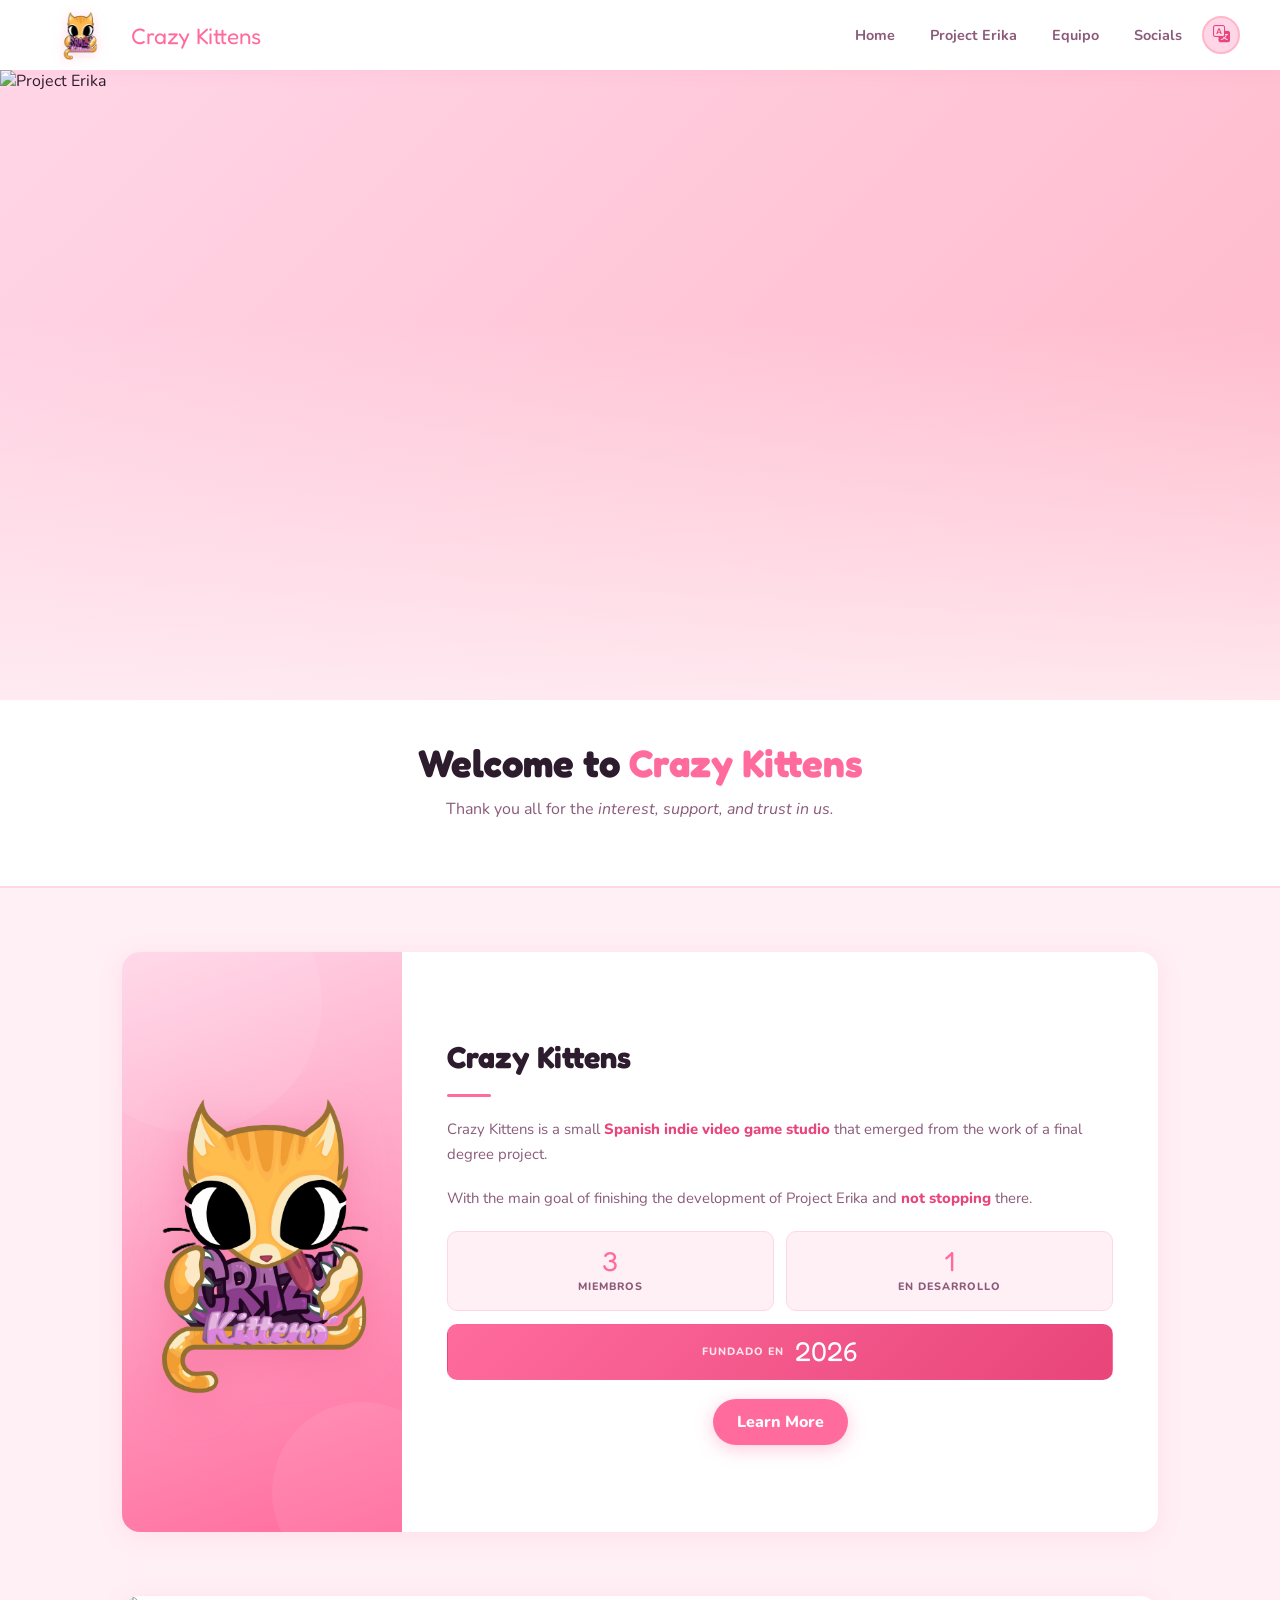
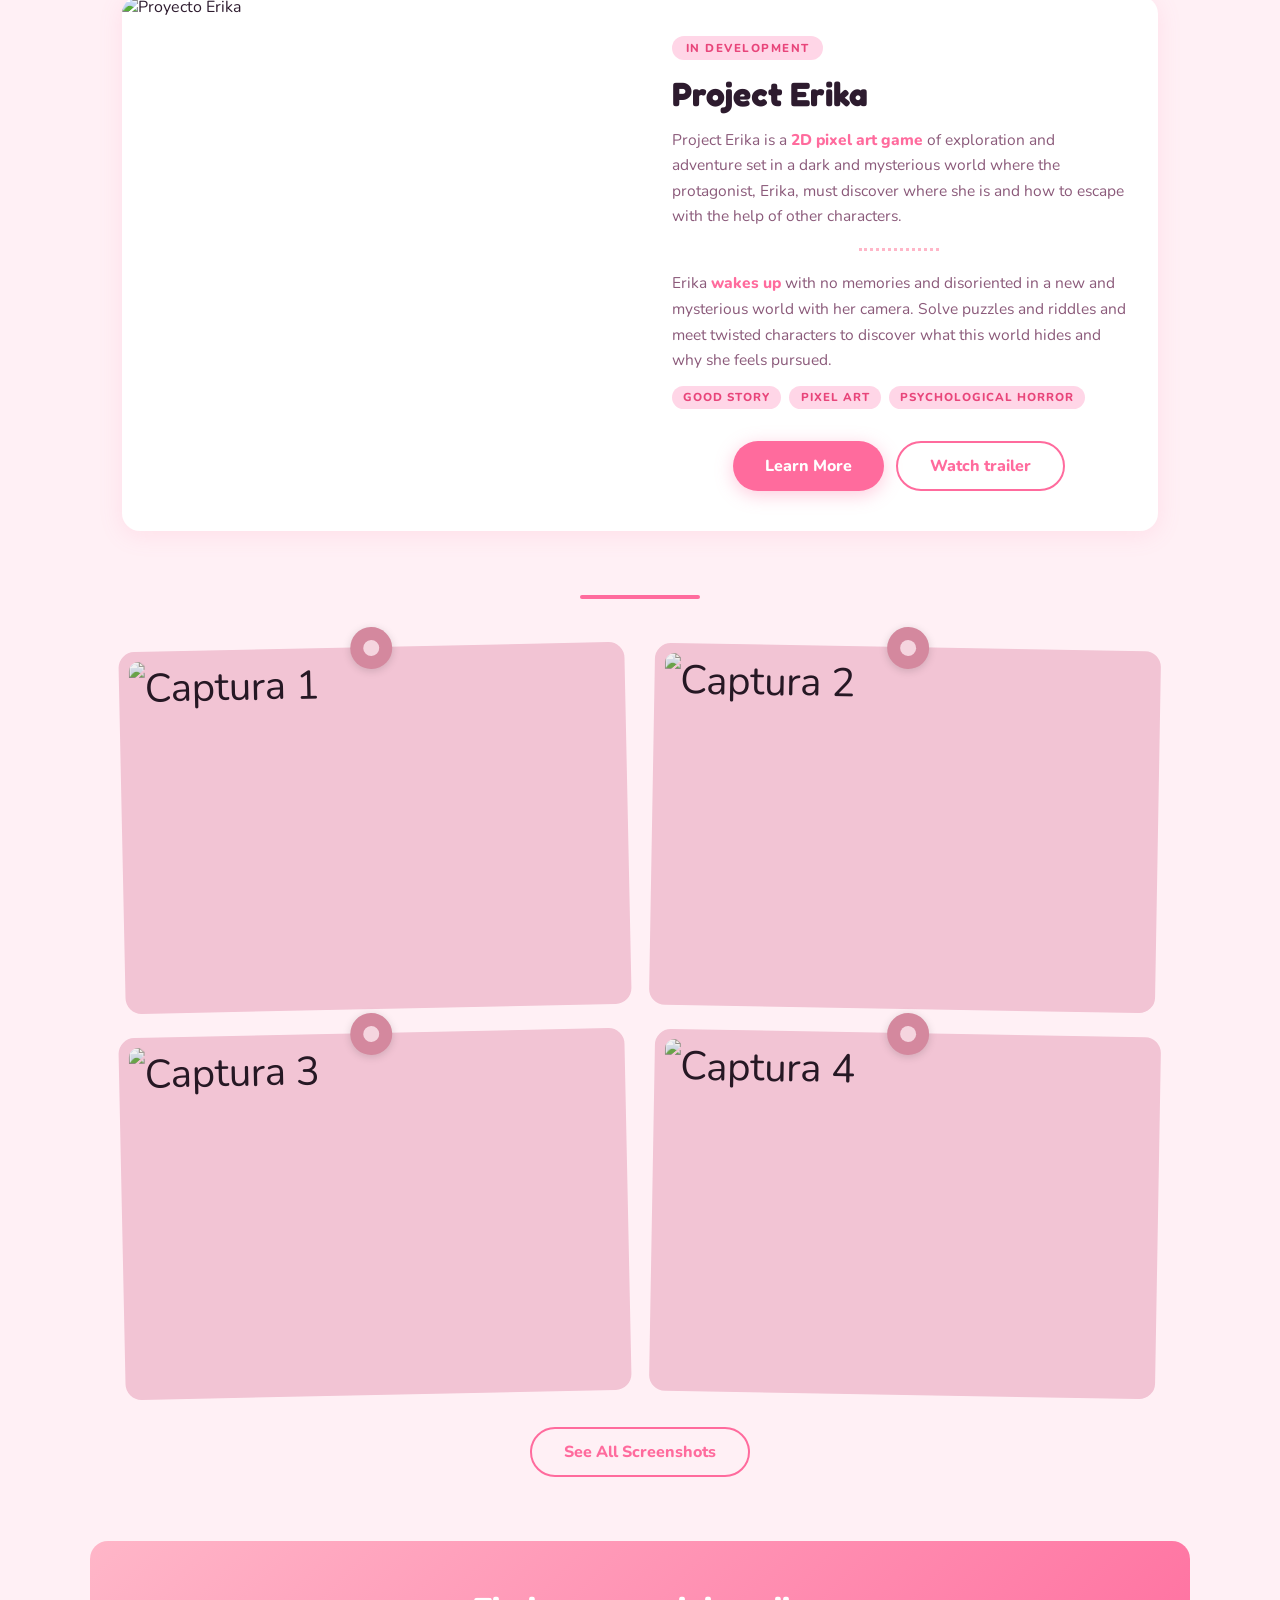
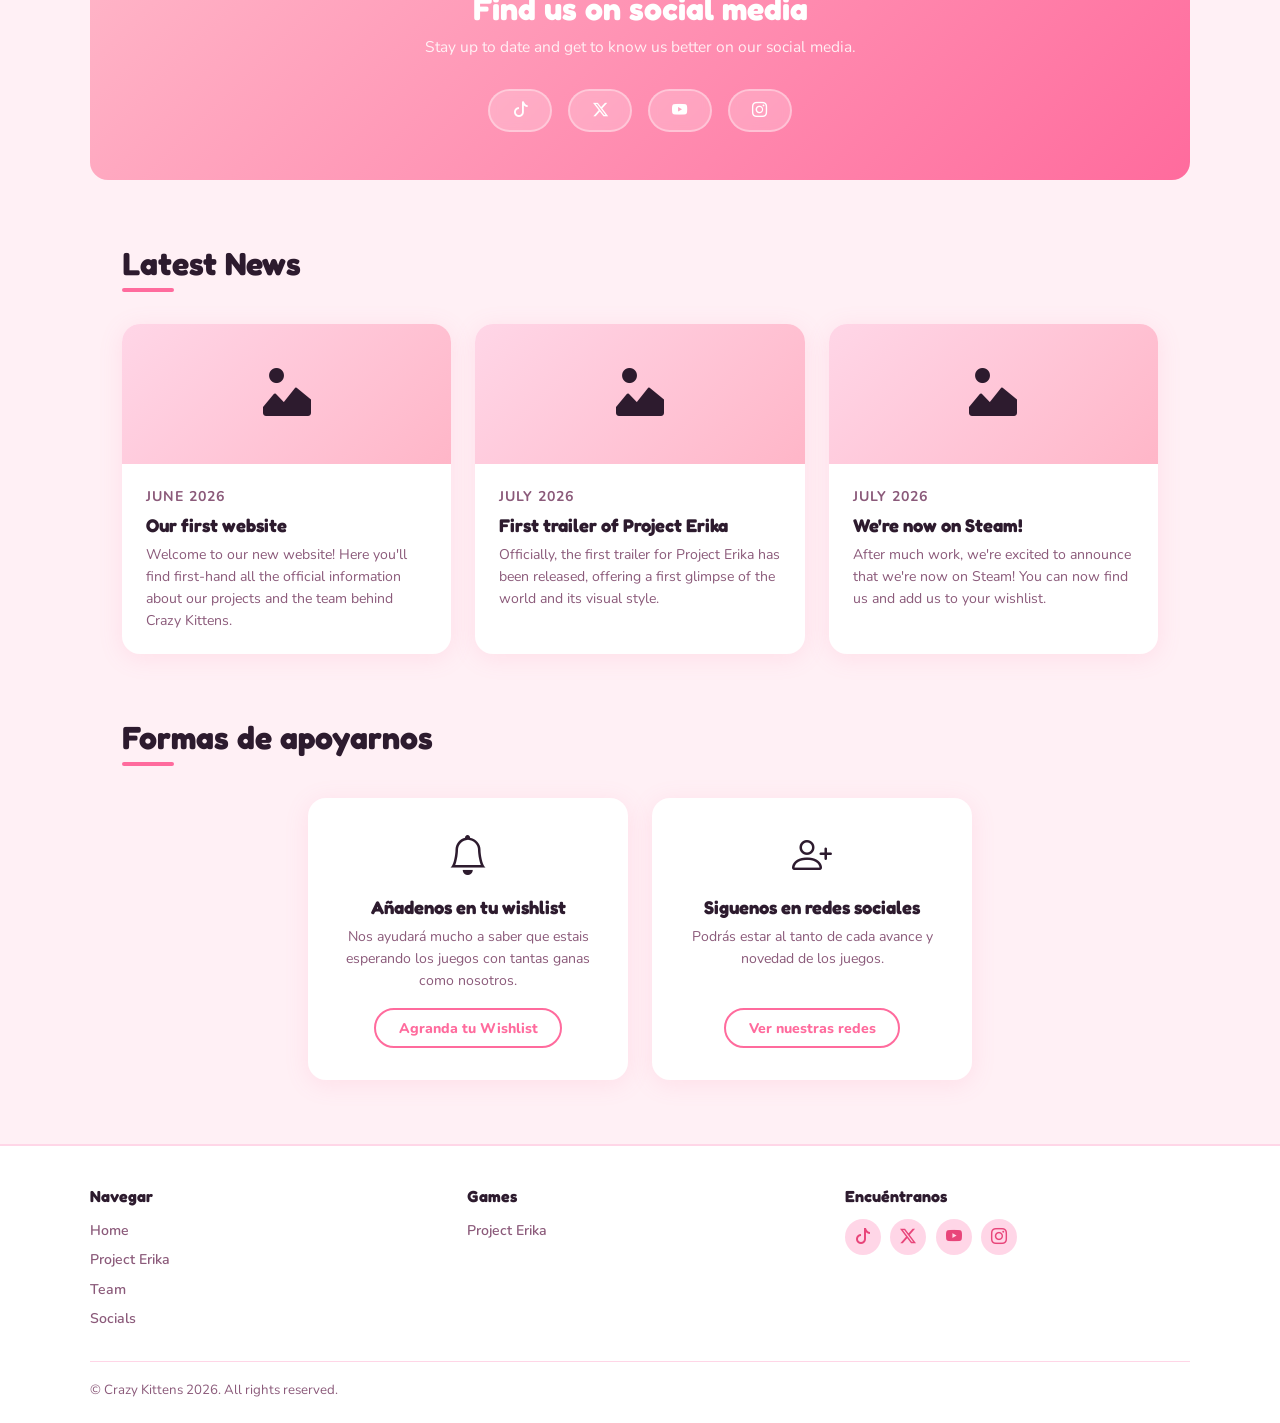
==== index.html @ 507714f8 "This shit is ass" ====
<!DOCTYPE html>
<html lang="es">
<head>
  <meta charset="UTF-8">
  <meta name="viewport" content="width=device-width, initial-scale=1.0">
  <title>Crazy Kittens</title>
  <link rel="stylesheet" href="style.css">
  <link rel="icon" type="image/x-icon" href="assets/images/logo.png">
  <link rel="stylesheet" href="https://cdn.jsdelivr.net/npm/bootstrap-icons@1.11.3/font/bootstrap-icons.css"> <!-- Iconos duros de pelotas -->

  <!-- Cuando quieras utilizar sus inconos, en este enlace: https://icons.getbootstrap.com/ , entras en el que quieras poner y copiar el codigo html que tiene al lado-->

</head>

<!-- Toda la información que esta con el atributo  "data-i18n" no necesita tener texto, pero lo dejo para localizar todo mejor
 Debes de llamar a la función de traducción para cada elemento que te sirva más -->
<body data-page-title="index.title">

  <!-- navbar -->
  <nav class="navbar">
    <a href="index.html" class="navbar-logo">
      <img src="assets/images/logo.png" alt="Crazy Kittens logo">
      Crazy Kittens
    </a>
    
    <ul class="navbar-links" id="navLinks">
        <li><a href="index.html" data-i18n="nav.home">Inicio</a></li>
        <li><a href="games/proyect_erika/" data-i18n="nav.erika">Project Erika</a></li>
        <li><a href="team/" data-i18n="nav.dev">Equipo</a></li>
        <li><a href="index.html#socials" data-i18n="nav.socials">Redes</a></li>
      
      <!-- Language selector -->
      <li>
        <div class="lang-select-wrap" id="langWrap">
          <button class="lang-toggle-btn" id="langToggleBtn" aria-label="Cambiar idioma">
            <i class="bi bi-translate"></i>
          </button>
          <ul class="lang-dropdown" id="langDropdown">
            <li><button type="button" data-lang="es">Español</button></li>
            <li><button type="button" data-lang="en">English</button></li>
          </ul>
        </div>
      </li>
    </ul>

  </nav>

  <!-- splashart proyect Erika -->
  <div class="hero-cover">
    <img src="assets/images/portada_vertical.jpg" data-i18n-alt="index.cover_alt" alt="Project Erika">
    <div class="hero-cover-overlay"></div>
  </div>

  <!-- intro bienvenida-->
  <div class="intro-strip">
    <h2 data-i18n-html="index.welcome">Bienvenidos a Crazy Kittens</h2>
    <p data-i18n-html="index.welcome_sub">Gracias a todos por el interés, apoyo y la confianza en nosotros.</p>
  </div>

  <!-- about us -->
  <div class="section">
    <div class="studio-panel">

      <!--Icóno iteractivo-->
      <div class="studio-panel-left">
        <div class="studio-panel-logo">
          <div class="logo-container" id="logoContainer">
            <img src="assets/images/logo.png" alt="Crazy Kittens logo" class="logo-base">
            <img src="assets/images/logo_whiskers.png" alt="" class="logo-whiskers" aria-hidden="true">
          </div>
        </div>
      </div>

      <div class="studio-panel-right">
        <h2 data-i18n="studio.panel_title">Crazy Kittens</h2>
        <div class="studio-panel-divider"></div>
        <p data-i18n-html="studio.about_p1"></p>
        <p data-i18n-html="studio.about_p2"></p>

        <div class="studio-stats-grid">
          <div class="studio-stat">
            <div class="studio-stat-num">3</div>
            <div class="studio-stat-lbl" data-i18n="studio.stat_members">Miembros</div>
          </div>
          <div class="studio-stat">
            <div class="studio-stat-num">1</div>
            <div class="studio-stat-lbl" data-i18n="studio.stat_game_in_dev">En desarrollo</div>
          </div>
          <div class="studio-stat studio-stat-wide">
            <div class="studio-stat-lbl" data-i18n="studio.stat_founded">Fundado en </div>
            <div class="studio-stat-num">2026</div>
          </div>
        </div>

        <a href="pages/team/developers.html" class="btn" data-i18n="index.erika_more_btn">Conocenos</a>
      </div>

    </div>
  </div>

  <!-- game information -->
  <div class="section">
    <div class="game-spotlight">
      <div class="game-spotlight-img"><img src="assets/images/portada_vertical.jpg" alt="Proyecto Erika"></div>
      <div class="game-spotlight-body">
        
        <span class="game-tag" data-i18n="erika.badge_dev">Desarrollandose</span>
        <h2 data-i18n="nav.erika">Proyecto Erika</h2>

        <p data-i18n-html="erika.about_p1"></p>
        <hr class="spotlight-divider">
        <p data-i18n-html="erika.about_p2"></p>

        <div class="badge-row">
          <span class="badge" data-i18n="erika.badge_etq1"></span>
          <span class="badge" data-i18n="erika.badge_etq2"></span>
          <span class="badge" data-i18n="erika.badge_etq3"></span>
        </div>

        <div class="spotlight-actions">
          <a href="pages/games/proyectErika.html" class="btn" data-i18n="index.erika_more_btn">Saber más →</a>
          <a href="https://www.youtube.com/@CrazyKittensGames" class="btn btn-outline" data-i18n="erika.trailer_btn"></a>
        </div>
      </div>
    </div>
  </div>

  <!-- screenshots de Project Erika -->
  <div class="section">
    <div class="section-divider section-divider--center"></div>
    <div class="screenshots-grid">
      <div class="screenshot-slot"><div class="photo-clip"></div><img src="assets/images/portada_vertical.jpg" alt="Captura 1"></div>
      <div class="screenshot-slot"><div class="photo-clip"></div><img src="assets/images/portada_vertical.jpg" alt="Captura 2"></div>
      <div class="screenshot-slot"><div class="photo-clip"></div><img src="assets/images/portada_vertical.jpg" alt="Captura 3"></div>
      <div class="screenshot-slot"><div class="photo-clip"></div><img src="assets/images/portada_vertical.jpg" alt="Captura 4"></div>
    </div>
    <div style="text-align:center; margin-top:2rem;">
      <a href="pages/games/proyectErika.html" class="btn btn-outline" data-i18n="index.erika_gallery_btn">Ver todas las capturas</a>
    </div>
  </div>

  <!-- socials -->
  <section class="social-section" id="socials">
    <h2 data-i18n="index.socials_title">Encuentranos en las redes sociales</h2>
    <p data-i18n="index.socials_sub">Estaté al tanto y conocenos mejor en nuestras redes sociales.</p>
    <div class="social-links">
      <a href="https://www.tiktok.com/@crazykittensgames" class="social-pill"><i class="bi bi-tiktok"></i></a>
      <a href="https://x.com/crazykittens_" class="social-pill"><i class="bi bi-twitter-x"></i></a>
      <a href="https://www.youtube.com/@CrazyKittensGames" class="social-pill"><i class="bi bi-youtube"></i></a>
      <a href="https://www.instagram.com/crazykittensgames" class="social-pill"><i class="bi bi-instagram"></i></a>
    </div>
  </section>


  <!-- latest news -->
  <div class="section">
    <h2 class="section-title" data-i18n="index.news_title">Últimas noticias</h2>
    <div class="section-divider"></div>
    <div class="news-grid">

      <div class="news-card">
        <div class="news-card-img"><i class="bi bi-image-alt"></i></div>
        <div class="news-card-body">
          <p class="news-card-date" data-i18n="index.news3_date">June 2026</p>
          <h3 data-i18n="index.news3_h">Nuestra primera página web</h3>
          <p data-i18n="index.news3_p">¡Bienvenidos a nuestra nueva página web! Aquí encontrarás de primera mano toda la información oficial sobre nuestros proyectos y el equipo detrás de Crazy Kittens.</p>
        </div>
      </div>

      <div class="news-card">
        <div class="news-card-img"><i class="bi bi-image-alt"></i></div>
        <div class="news-card-body">
          <p class="news-card-date" data-i18n="index.news1_date">Julio 2026</p>
          <h3 data-i18n="index.news1_h">Primer trailer de Proyecto Erika</h3>
          <p data-i18n="index.news1_p">Oficialmente, se ha lanzado el primer trailer de Proyecto Erika, en el que por primera vez se deja echar un vistazo al mundo y su estética.</p>
        </div>
      </div>

      <div class="news-card">
        <div class="news-card-img"><i class="bi bi-image-alt"></i></div>
        <div class="news-card-body">
          <p class="news-card-date" data-i18n="index.news1_date">Julio 2026</p> <!-- Tiene la misma refe de traducción ya que es el mismo contenido-->
          <h3 data-i18n="index.news2_h">¡Ya estamos en Steam!</h3>
          <p data-i18n="index.news2_p">Despues de mucho trabajo, por fin podemos anunciarte que estamos en Steam!. Ya es posible encontarnos y añadirnos a tu wishlist.</p>
        </div>
      </div>
      
    </div>
  </div>

  <!-- formas de apoyarnos -->
  <div class="section support-section">
    <h2 class="section-title" data-i18n="spread.other_h">Formas de apoyarnos</h2>
    <div class="section-divider"></div>
    <div class="support-grid">
      <div class="support-card">
        <div class="support-icon"><i class="bi bi-bell"></i></div>
        <h3 data-i18n="spread.w1_h">Añadenos en tu wishlist</h3>
        <p data-i18n="spread.w1_p">Nos ayudará mucho a saber que estais esperando los juegos con tantas ganas como nosotros.</p>
        <a href="https://store.steampowered.com" class="btn btn-outline btn-sm" data-i18n="spread.w1_btn">Agranda tu Wishlist</a>
      </div>
      <div class="support-card">
        <div class="support-icon"><i class="bi bi-person-plus"></i></div>
        <h3 data-i18n="spread.w2_h">Siguenos en redes sociales</h3>
        <p data-i18n="spread.w2_p">Podrás estar al tanto de cada avance y novedad de los juegos.</p>
        <a href="index.html#socials" class="btn btn-outline btn-sm" data-i18n="spread.w2_btn">Ver nuestras redes</a>
      </div>
    </div>
  </div>

  <!-- footer -->
  <footer class="footer">
    <div class="footer-inner">

      <div class="footer-col">
        <h4 data-i18n="footer.nav_h">Navegar</h4>
        <ul>
          <li><a href="index.html" data-i18n="nav.home">Inicio</a></li>
          <li><a href="pages/games/proyectErika.html" data-i18n="nav.erika">Proyecto Erika</a></li>
          <li><a href="pages/team/developers.html" data-i18n="nav.team">Equipo</a></li>
          <li><a href="index.html#socials" data-i18n="nav.socials">Redes</a></li>
        </ul>
      </div>

      <div class="footer-col">
        <h4 data-i18n="footer.nav_h2">Juegos</h4>
        <ul>
          <li><a href="pages/games/proyectErika.html" data-i18n="nav.erika">Proyect Erika</a></li>
        </ul>
      </div>

      <div class="footer-col footer-col--socials">
        <h4 data-i18n="footer.connect_h">Encuéntranos</h4>
        <div class="footer-social-row">
          <a href="https://www.tiktok.com/@crazykittensgames" class="footer-social-link"><i class="bi bi-tiktok"></i></a>
          <a href="https://x.com/crazykittens_" class="footer-social-link"><i class="bi bi-twitter-x"></i></a>
          <a href="https://www.youtube.com/@CrazyKittensGames" class="footer-social-link"><i class="bi bi-youtube"></i></a>
          <a href="https://www.instagram.com/crazykittensgames" class="footer-social-link"><i class="bi bi-instagram"></i></a>
        </div>
      </div>

    </div>

    <div class="footer-bottom">
      <p data-i18n="footer.copy">© Crazy Kittens 2026. All rights reserved.</p>
    </div>
  </footer>

  <script src="i18n.js"></script>
  
  <script>

    // Menú hamburguesa (solo si existe el botón en el HTML)
    const toggle = document.getElementById('navToggle');
    const links  = document.getElementById('navLinks');
    if (toggle && links) {
      toggle.addEventListener('click', () => {
        toggle.classList.toggle('open');
        links.classList.toggle('open');
      });
      links.querySelectorAll('a').forEach(a => a.addEventListener('click', () => {
        toggle.classList.remove('open');
        links.classList.remove('open');
      }));
    }

    // Dropdown de idioma
    const langBtn      = document.getElementById('langToggleBtn');
    const langDropdown = document.getElementById('langDropdown');

    if (langBtn && langDropdown) {
      langBtn.addEventListener('click', (e) => {
        e.stopPropagation();
        langBtn.classList.toggle('open');
        langDropdown.classList.toggle('open');
      });

      langDropdown.querySelectorAll('button[data-lang]').forEach(opt => {
        opt.addEventListener('click', () => {
          const lang = opt.dataset.lang;
          if (typeof setLang === 'function') setLang(lang); // ajusta el nombre si tu i18n.js usa otro
          langBtn.classList.remove('open');
          langDropdown.classList.remove('open');
        });
      });

      // cerrar el dropdown si se hace click fuera
      document.addEventListener('click', () => {
        langBtn.classList.remove('open');
        langDropdown.classList.remove('open');
      });
    }

    function handleNewsletter(e) {
      e.preventDefault();
      const btn = e.target.querySelector('button');
      btn.textContent = t('index.nl_done', getLang());
      btn.disabled = true;
      e.target.querySelector('input').value = '';
    }
  </script>

  <!-- Logo Animation -->
  <script>
    const container = document.getElementById('logoContainer');
    if (container) {
      const whiskers = container.querySelector('.logo-whiskers');
      container.addEventListener('click', () => {
        whiskers.classList.remove('wiggle');
        void whiskers.offsetWidth;
        whiskers.classList.add('wiggle');
      });
      whiskers.addEventListener('animationend', () => {
        whiskers.classList.remove('wiggle');
      });
    }
  </script>

</body>
</html>
---- style.css ----
@import url('https://fonts.googleapis.com/css2?family=Fredoka+One&family=Nunito:wght@400;600;700;800&display=swap');

/* =====================
   VARIABLES & RESET
   ===================== */
:root {
  --bg:          #FFF0F5;
  --white:       #FFFFFF;
  --rose-light:  #FFD6E7;
  --rose-mid:    #FFB6C8;
  --rose-strong: #FF6B9D;
  --rose-deep:   #E8457A;
  --text-dark:   #2D1B2E;
  --text-soft:   #8B5A7A;
  --shadow:      0 4px 24px rgba(255,107,157,0.13);
  --radius:      18px;
  --radius-sm:   10px;
  --nav-h:       70px;
  --section-gap: 4rem;
}

*, *::before, *::after { box-sizing: border-box; margin: 0; padding: 0; }
html { scroll-behavior: smooth; }

body {
  font-family: 'Nunito', sans-serif;
  background: var(--bg);
  color: var(--text-dark);
  min-height: 100vh;
  display: flex;
  flex-direction: column;
}

img { display: block; max-width: 100%; }
a   { text-decoration: none; color: inherit; }
.highlight {
  font-weight: 800;
  color: var(--rose-strong);
}


/* =====================
   NAVBAR
   ===================== */
.navbar {
  background: var(--white);
  box-shadow: 0 2px 16px rgba(255,107,157,0.10);
  position: sticky;
  top: 0;
  z-index: 200;
  padding: 0 2.5rem;
  display: flex;
  align-items: center;
  justify-content: space-between;
  height: var(--nav-h);
}

.navbar-logo {
  display: flex;
  align-items: center;
  gap: 0.7rem;
  font-family: 'Fredoka One', cursive;
  font-size: 1.4rem;
  color: var(--rose-strong);
  flex-shrink: 0;
}

.navbar-logo img {
  width: 80px; height: 52px;
  object-fit: contain;
  filter: drop-shadow(0 2px 6px rgba(255,107,157,0.25));
}

.navbar-links {
  display: flex;
  align-items: center;
  gap: 0.3rem;
  list-style: none;
}

.navbar-links a {
  font-family: 'Nunito', sans-serif;
  font-weight: 700;
  font-size: 0.9rem;
  color: var(--text-soft);
  padding: 0.42rem 0.95rem;
  border-radius: 50px;
  transition: background 0.2s, color 0.2s;
  white-space: nowrap;
}

.navbar-links a:hover,
.navbar-links a.active {
  background: var(--rose-light);
  color: var(--rose-deep);
}

.navbar-right {
  display: flex;
  align-items: center;
  gap: 0.6rem;
  flex-shrink: 0;
}

/* Language selector */
.lang-select-wrap {
  position: relative;
  display: flex;
  align-items: center;
  flex-shrink: 0;
}

.lang-toggle-btn {
  display: flex;
  align-items: center;
  justify-content: center;
  width: 38px;
  height: 38px;
  border-radius: 50%;
  border: 2px solid var(--rose-mid);
  background: var(--rose-light);
  color: var(--rose-deep);
  font-size: 1.05rem;
  cursor: pointer;
  transition: border-color 0.2s, background 0.2s, color 0.2s;
}
.lang-toggle-btn:hover,
.lang-toggle-btn.open {
  border-color: var(--rose-strong);
  background: var(--rose-mid);
  color: var(--white);
}

.lang-dropdown {
  position: absolute;
  top: calc(100% + 8px);
  right: 0;
  background: var(--white);
  border-radius: var(--radius-sm);
  box-shadow: 0 8px 24px rgba(255,107,157,0.18);
  list-style: none;
  min-width: 140px;
  padding: 0.4rem;
  display: none;
  z-index: 250;
}
.lang-dropdown.open { display: block; }

.lang-dropdown li button {
  width: 100%;
  text-align: left;
  background: none;
  border: none;
  padding: 0.55rem 0.8rem;
  font-family: 'Nunito', sans-serif;
  font-weight: 700;
  font-size: 0.88rem;
  color: var(--text-soft);
  border-radius: 8px;
  cursor: pointer;
  transition: background 0.15s, color 0.15s;
}
.lang-dropdown li button:hover,
.lang-dropdown li button.active {
  background: var(--rose-light);
  color: var(--rose-deep);
}

/* Hamburger */
.nav-toggle {
  display: none;
  flex-direction: column;
  gap: 5px;
  cursor: pointer;
  padding: 4px;
  background: none;
  border: none;
}
.nav-toggle span {
  display: block;
  width: 24px; height: 2px;
  background: var(--rose-strong);
  border-radius: 2px;
  transition: transform 0.3s, opacity 0.3s;
}
.nav-toggle.open span:nth-child(1) { transform: translateY(7px) rotate(45deg); }
.nav-toggle.open span:nth-child(2) { opacity: 0; }
.nav-toggle.open span:nth-child(3) { transform: translateY(-7px) rotate(-45deg); }

/* =====================
   HERO / COVER IMAGE
   ===================== */
.hero-cover {
  width: 100%;
  overflow: hidden;
  position: relative;
  display: flex;
  align-items: center;
  justify-content: center;
  background: linear-gradient(135deg, #FFD6E7, #FFB6C8);
}

.hero-cover img {
  width: 100%;
  height: clamp(280px, 70vh, 820px);
  object-fit: cover;
  object-position: center top;
  display: block;
}

.hero-cover-overlay {
  position: absolute;
  inset: 0;
  background: linear-gradient(to bottom,
    rgba(255,240,245,0.0) 40%,
    rgba(255,240,245,0.85) 100%
  );
}

/* =====================
   INTRO STRIP
   ===================== */
.intro-strip {
  background: var(--white);
  padding: 2.5rem 2rem;
  text-align: center;
  border-bottom: 2px solid var(--rose-light);
}

.intro-strip h2 {
  font-family: 'Fredoka One', cursive;
  font-size: clamp(1.6rem, 4vw, 2.4rem);
  color: var(--text-dark);
  margin-bottom: 0.6rem;
}

.intro-strip p {
  color: var(--text-soft);
  font-size: 1rem;
  max-width: 600px;
  margin: 0 auto 1.5rem;
  line-height: 1.65;
}

.intro-btns {
  display: flex;
  gap: 1rem;
  justify-content: center;
  flex-wrap: wrap;
}

/* =====================
   SHARED SECTION WRAPPER
   ===================== */
.section {
  padding: 0 2rem;
  max-width: 1100px;
  margin: var(--section-gap) auto 0;
  width: 100%;
}

.section-title {
  font-family: 'Fredoka One', cursive;
  font-size: 2rem;
  color: var(--text-dark);
  margin-bottom: 0.3rem;
}

.section-divider {
  width: 52px; height: 4px;
  background: var(--rose-strong);
  border-radius: 4px;
  margin-bottom: 2rem;
}

.section-divider--center {
  width: 120px;
  margin-left: auto;
  margin-right: auto;
  margin-bottom: 3rem;
}

/* =====================
   BUTTONS
   ===================== */
.btn {
  display: inline-flex;
  align-items: center;
  gap: 0.5rem;
  background: var(--rose-strong);
  color: var(--white);
  font-family: 'Nunito', sans-serif;
  font-weight: 800;
  font-size: 1rem;
  padding: 0.75rem 2rem;
  border-radius: 50px;
  border: none;
  cursor: pointer;
  transition: background 0.2s, transform 0.15s, box-shadow 0.2s;
  box-shadow: 0 4px 18px rgba(255,107,157,0.35);
}
.btn:hover {
  background: var(--rose-deep);
  transform: translateY(-2px);
  box-shadow: 0 8px 24px rgba(255,107,157,0.4);
}
.btn-outline {
  background: transparent;
  color: var(--rose-strong);
  border: 2px solid var(--rose-strong);
  box-shadow: none;
}
.btn-outline:hover {
  background: var(--rose-light);
  color: var(--rose-deep);
  border-color: var(--rose-deep);
  box-shadow: none;
}
.btn-sm {
  font-size: 0.88rem;
  padding: 0.55rem 1.4rem;
}

/* =====================
   STUDIO PANEL (index about us)
   ===================== */
.studio-panel {
  background: var(--white);
  border-radius: var(--radius);
  box-shadow: var(--shadow);
  display: grid;
  grid-template-columns: 280px 1fr;
  overflow: hidden;
  min-height: 380px;
}

.studio-panel-left {
  background: linear-gradient(160deg, var(--rose-light) 0%, var(--rose-strong) 100%);
  display: flex;
  flex-direction: column;
  align-items: center;
  justify-content: center;
  padding: 2.5rem 2rem;
  gap: 1.2rem;
  position: relative;
  overflow: hidden;
}

.studio-panel-left::before {
  content: '';
  position: absolute;
  width: 260px; height: 260px;
  border-radius: 50%;
  background: rgba(255,255,255,0.08);
  top: -80px; left: -60px;
}

.studio-panel-left::after {
  content: '';
  position: absolute;
  width: 180px; height: 180px;
  border-radius: 50%;
  background: rgba(255,255,255,0.07);
  bottom: -50px; right: -50px;
}

.studio-panel-logo {
  position: relative;
  z-index: 1;
  width: 500px;
  height: 500px;
  display: flex;
  align-items: center;
  justify-content: center;
}

.studio-panel-logo img {
  width: 100%;
  height: 100%;
  object-fit: contain;
  filter: drop-shadow(0 8px 24px rgba(232,69,122,0.3));
}

.studio-panel-name {
  font-family: 'Fredoka One', cursive;
  font-size: 1.5rem;
  color: var(--white);
  text-align: center;
  position: relative;
  z-index: 1;
}

.studio-panel-badge {
  background: rgba(255,255,255,0.22);
  color: var(--white);
  font-size: 0.7rem;
  font-weight: 800;
  text-transform: uppercase;
  letter-spacing: 1.5px;
  padding: 0.3rem 0.9rem;
  border-radius: 50px;
  border: 1px solid rgba(255,255,255,0.35);
  position: relative;
  z-index: 1;
}

.studio-panel-right {
  padding: 2.8rem;
  display: flex;
  flex-direction: column;
  justify-content: center;
  gap: 1.2rem;
}

.studio-panel-right h2 {
  font-family: 'Fredoka One', cursive;
  font-size: 1.9rem;
  color: var(--text-dark);
  line-height: 1.2;
}

.studio-panel-right h2 span {
  color: var(--rose-strong);
}

.studio-panel-right p {
  color: var(--text-soft);
  font-size: 0.93rem;
  line-height: 1.7;
}

.studio-panel-right p strong {
  color: var(--rose-deep);
}

.studio-panel-divider {
  width: 44px; height: 3px;
  background: var(--rose-strong);
  border-radius: 3px;
}

.studio-panel-right .btn {
  align-self: center;
  padding: 0.75rem 1.5rem;
}

.studio-stats-grid {
  display: grid;
  grid-template-columns: 1fr 1fr;
  gap: 0.8rem;
}

.studio-stat {
  background: var(--bg);
  border: 1.5px solid var(--rose-light);
  border-radius: var(--radius-sm);
  padding: 1rem;
  text-align: center;
  transition: transform 0.18s, border-color 0.18s;
}

.studio-stat:hover {
  transform: translateY(-3px);
  border-color: var(--rose-mid);
}

.studio-stat-wide {
  grid-column: 1 / -1;
  background: linear-gradient(135deg, var(--rose-strong), var(--rose-deep));
  border-color: transparent;
  display: flex;
  align-items: center;
  justify-content: center;
  gap: 0.7rem;
  padding: 0.85rem 1rem;
}

.studio-stat-wide:hover {
  transform: none;
}

.studio-stat-num {
  font-family: 'Fredoka One', cursive;
  font-size: 1.7rem;
  color: var(--rose-strong);
  line-height: 1;
}

.studio-stat-wide .studio-stat-num {
  color: var(--white);
}

.studio-stat-lbl {
  font-size: 0.67rem;
  font-weight: 800;
  text-transform: uppercase;
  letter-spacing: 1px;
  color: var(--text-soft);
  margin-top: 0.25rem;
}

.studio-stat-wide .studio-stat-lbl {
  color: rgba(255,255,255,0.85);
  margin-top: 0;
}

/* =====================
   GAME SPOTLIGHT (index)
   ===================== */
.game-spotlight {
  background: var(--white);
  border-radius: var(--radius);
  box-shadow: var(--shadow);
  overflow: hidden;
  display: grid;
  grid-template-columns: 1fr 1fr;
  min-height: 320px;
}

.game-spotlight-img {
  min-height: 280px;
  overflow: hidden;
}

.game-spotlight-img img {
  width: 100%;
  height: 100%;
  object-fit: cover;
  object-position: center;
  display: block;
}

.game-spotlight-body {
  padding: 2.5rem 2rem;
  display: flex;
  flex-direction: column;
  justify-content: center;
  gap: 0.8rem;
}

.game-tag {
  display: inline-block;
  background: var(--rose-light);
  color: var(--rose-deep);
  font-size: 0.72rem;
  font-weight: 800;
  letter-spacing: 1.5px;
  text-transform: uppercase;
  padding: 0.25rem 0.85rem;
  border-radius: 50px;
  align-self: flex-start;
}

.game-spotlight-body h2 {
  font-family: 'Fredoka One', cursive;
  font-size: 2.1rem;
  color: var(--text-dark);
}

.game-spotlight-body p {
  color: var(--text-soft);
  font-size: 0.97rem;
  line-height: 1.65;
}

.spotlight-actions {
  display: flex;
  gap: 0.8rem;
  flex-wrap: wrap;
  margin-top: 0.4rem;
  justify-content: center;
}

/* =====================
   TEAM PREVIEW (index)
   ===================== */
.dev-grid {
  display: grid;
  grid-template-columns: repeat(3, 1fr);
  gap: 1.5rem;
}

.cat-card {
  background: var(--white);
  border-radius: var(--radius);
  box-shadow: var(--shadow);
  padding: 2.2rem 1.6rem 1.8rem;
  text-align: center;
  position: relative;
  transition: transform 0.2s, box-shadow 0.2s;
}
.cat-card::before,
.cat-card::after {
  content: '';
  position: absolute;
  top: -10px;
  width: 22px; height: 22px;
  background: var(--white);
  clip-path: polygon(50% 0%, 0% 100%, 100% 100%);
}
.cat-card::before { left: 18px; }
.cat-card::after  { right: 18px; }
.cat-card:hover   { transform: translateY(-6px); box-shadow: 0 12px 36px rgba(255,107,157,0.2); }

.cat-avatar {
  width: 80px; height: 80px;
  border-radius: 50%;
  background: linear-gradient(135deg, var(--rose-light), var(--rose-mid));
  display: flex; align-items: center; justify-content: center;
  font-size: 2.2rem;
  margin: 0 auto 1.1rem;
  border: 3px solid var(--rose-light);
}
.cat-card h3 {
  font-family: 'Fredoka One', cursive;
  font-size: 1.25rem; color: var(--text-dark); margin-bottom: 0.25rem;
}
.cat-role {
  font-size: 0.78rem; font-weight: 800; letter-spacing: 1.5px;
  text-transform: uppercase; color: var(--rose-strong); margin-bottom: 0.8rem;
}
.cat-card p { font-size: 0.9rem; color: var(--text-soft); line-height: 1.6; }

/* =====================
   NEWSLETTER
   ===================== */
.newsletter-section {
  background: var(--white);
  border-radius: var(--radius);
  box-shadow: var(--shadow);
  padding: 3rem 2.5rem;
  text-align: center;
  max-width: 640px;
  margin: var(--section-gap) auto 0;
  width: calc(100% - 4rem);
}

.newsletter-section h2 {
  font-family: 'Fredoka One', cursive;
  font-size: 1.8rem;
  color: var(--text-dark);
  margin-bottom: 0.5rem;
}

.newsletter-section p {
  color: var(--text-soft);
  font-size: 0.95rem;
  margin-bottom: 1.5rem;
  line-height: 1.55;
}

.newsletter-form {
  display: flex;
  gap: 0.7rem;
  max-width: 440px;
  margin: 0 auto;
}

.newsletter-form input[type="email"] {
  flex: 1;
  padding: 0.72rem 1.2rem;
  border: 2px solid var(--rose-mid);
  border-radius: 50px;
  font-family: 'Nunito', sans-serif;
  font-size: 0.95rem;
  color: var(--text-dark);
  background: var(--bg);
  outline: none;
  transition: border-color 0.2s;
}
.newsletter-form input[type="email"]:focus {
  border-color: var(--rose-strong);
}
.newsletter-form input[type="email"]::placeholder {
  color: var(--text-soft);
}

/* =====================
   SOCIAL SECTION
   ===================== */
.social-section {
  background: linear-gradient(135deg, #FFB6C8 0%, #FF6B9D 100%);
  border-radius: var(--radius);
  padding: 3rem 2rem;
  text-align: center;
  margin: var(--section-gap) auto 0;
  max-width: 1100px;
  width: calc(100% - 4rem);
}

.social-section h2 {
  font-family: 'Fredoka One', cursive;
  font-size: 2rem;
  color: var(--white);
  margin-bottom: 0.5rem;
}
.social-section > p {
  color: rgba(255,255,255,0.85);
  margin-bottom: 2rem;
  font-size: 0.97rem;
}

.social-links {
  display: flex;
  flex-wrap: wrap;
  gap: 1rem;
  justify-content: center;
}

.social-pill {
  display: inline-flex;
  align-items: center;
  gap: 0.55rem;
  background: rgba(255,255,255,0.22);
  color: var(--white);
  font-weight: 700;
  font-size: 0.95rem;
  padding: 0.6rem 1.4rem;
  border-radius: 50px;
  border: 2px solid rgba(255,255,255,0.35);
  transition: background 0.2s, border-color 0.2s;
  backdrop-filter: blur(4px);
}
.social-pill:hover {
  background: rgba(255,255,255,0.38);
  border-color: rgba(255,255,255,0.6);
}

/* =====================
   PAGE HEADER (inner pages)
   ===================== */
.page-header {
  background: linear-gradient(135deg, #FFD6E7 0%, #FFB6C8 100%);
  padding: 4rem 2rem 3rem;
  text-align: center;
}
.page-header h1 {
  font-family: 'Fredoka One', cursive;
  font-size: clamp(2.2rem, 6vw, 3.8rem);
  color: var(--text-dark);
}
.page-header p {
  color: var(--text-soft);
  font-size: 1.05rem;
  margin-top: 0.6rem;
  font-weight: 600;
}

/* =====================
   PROJECT ERIKA PAGE
   ===================== */
.erika-hero {
  background: var(--white);
  border-radius: var(--radius);
  box-shadow: var(--shadow);
  overflow: hidden;
  margin-bottom: 3rem;
}

.erika-cover {
  width: 100%;
  height: 380px;
  background: linear-gradient(135deg, #FFB6C8 0%, #FF6B9D 60%, #E8457A 100%);
  display: flex;
  align-items: center;
  justify-content: center;
  font-size: 7rem;
  position: relative;
  overflow: hidden;
}

.erika-cover img {
  width: 100%;
  height: 100%;
  object-fit: cover;
}

.erika-cover-placeholder {
  position: absolute;
  font-size: 7rem;
}

.erika-meta {
  padding: 2rem 2.5rem;
  display: flex;
  align-items: flex-start;
  justify-content: space-between;
  gap: 2rem;
  flex-wrap: wrap;
}

.erika-meta-left h1 {
  font-family: 'Fredoka One', cursive;
  font-size: 2.5rem;
  color: var(--text-dark);
  margin-bottom: 0.4rem;
}

.erika-meta-left p {
  color: var(--text-soft);
  font-size: 0.95rem;
  line-height: 1.6;
  max-width: 550px;
}

.badge-row {
  display: flex;
  gap: 0.5rem;
  flex-wrap: wrap;
  margin-bottom: 0.8rem;
}

.badge {
  background: var(--rose-light);
  color: var(--rose-deep);
  font-size: 0.72rem;
  font-weight: 800;
  letter-spacing: 1px;
  text-transform: uppercase;
  padding: 0.22rem 0.7rem;
  border-radius: 50px;
}

.erika-actions {
  display: flex;
  flex-direction: column;
  gap: 0.7rem;
  flex-shrink: 0;
}

.spotlight-divider {
  border: none;
  width: 80px;
  margin: 0.4rem auto;
  border-top: 3px dotted var(--rose-mid);
}

/* Trailer embed */
.trailer-wrap {
  background: var(--white);
  border-radius: var(--radius);
  box-shadow: var(--shadow);
  overflow: hidden;
  margin-bottom: 3rem;
}

.trailer-wrap h2 {
  font-family: 'Fredoka One', cursive;
  font-size: 1.6rem;
  color: var(--text-dark);
  padding: 1.5rem 2rem 0;
}

.trailer-embed {
  position: relative;
  padding-bottom: 56.25%;
  height: 0;
  margin: 1.2rem 0 0;
}

.trailer-embed iframe {
  position: absolute;
  top: 0; left: 0;
  width: 100%; height: 100%;
  border: none;
}

/* Screenshots grid */
.screenshots-grid {
  display: grid;
  grid-template-columns: repeat(2, 1fr);
  gap: 1.5rem;
  margin-top: 1.5rem;
}

.screenshot-slot {
  background: #f2c4d4;
  border-radius: 16px;
  aspect-ratio: unset;
  display: flex;
  align-items: center;
  justify-content: center;
  font-size: 2.5rem;
  overflow: visible;
  min-height: 220px;
  position: relative;
  padding: 10px 10px 52px 10px;
}

.screenshot-slot::before { display: none; }
.screenshot-slot::after  { display: none; }

.screenshot-slot img {
  width: 100%;
  height: 300px;
  object-fit: cover;
  display: block;
  border-radius: 10px;
  filter: sepia(20%) contrast(1.05) brightness(0.95) saturate(0.9);
}

.screenshot-slot:nth-child(odd)  { transform: rotate(-1.2deg); }
.screenshot-slot:nth-child(even) { transform: rotate(1deg); }

/* chincheta */

.screenshot-slot .photo-clip {
  position: absolute;
  top: -20px;
  left: 50%;
  transform: translateX(-50%);
  width: 42px;
  height: 42px;
  background: #d4889e;
  border-radius: 50%;
  z-index: 10;
  box-shadow: 0 2px 8px rgba(0,0,0,0.15);
}

.screenshot-slot .photo-clip::before {
  content: '';
  position: absolute;
  top: 50%;
  left: 50%;
  transform: translate(-50%, -50%);
  width: 16px;
  height: 16px;
  border-radius: 50%;
  background: #f5d5df;
}
/* =====================
   GAMES LIST
   ===================== */
.games-grid {
  display: grid;
  grid-template-columns: repeat(auto-fill, minmax(320px, 1fr));
  gap: 1.8rem;
}

.game-card {
  background: var(--white);
  border-radius: var(--radius);
  box-shadow: var(--shadow);
  overflow: hidden;
  transition: transform 0.2s, box-shadow 0.2s;
}
.game-card:hover {
  transform: translateY(-6px);
  box-shadow: 0 14px 36px rgba(255,107,157,0.2);
}
.game-card-cover {
  height: 200px;
  background: linear-gradient(135deg, #FFB6C8 0%, #FF6B9D 60%, #E8457A 100%);
  display: flex; align-items: center; justify-content: center;
  font-size: 4.5rem;
}
.game-card-info {
  padding: 1.5rem 1.6rem;
}
.game-card-info h2 {
  font-family: 'Fredoka One', cursive;
  font-size: 1.4rem; color: var(--text-dark); margin-bottom: 0.4rem;
}
.game-card-info p {
  color: var(--text-soft); font-size: 0.9rem; line-height: 1.6; margin-bottom: 1.2rem;
}

/* =====================
   TEAM PAGE
   ===================== */
.dev-page-grid {
  display: grid;
  grid-template-columns: repeat(auto-fill, minmax(300px, 1fr));
  gap: 2rem;
}

.member-card {
  background: var(--white);
  border-radius: var(--radius);
  box-shadow: var(--shadow);
  overflow: hidden;
  transition: transform 0.2s, box-shadow 0.2s;
}
.member-card:hover {
  transform: translateY(-6px);
  box-shadow: 0 14px 36px rgba(255,107,157,0.2);
}

.member-banner {
  height: 110px;
  position: relative;
}
.member-banner-1 { background: linear-gradient(135deg, #FFB6C8, #FF6B9D); }
.member-banner-2 { background: linear-gradient(135deg, #C9A7E8, #9B6DD4); }
.member-banner-3 { background: linear-gradient(135deg, #A7D8E8, #6DB4D4); }

.member-avatar-wrap {
  position: absolute;
  bottom: -36px; left: 50%;
  transform: translateX(-50%);
}
.member-avatar {
  width: 72px; height: 72px;
  border-radius: 50%;
  border: 4px solid var(--white);
  background: var(--rose-light);
  display: flex; align-items: center; justify-content: center;
  font-size: 2rem;
  box-shadow: 0 4px 14px rgba(255,107,157,0.2);
}
.member-info {
  padding: 3rem 1.8rem 1.8rem;
  text-align: center;
}
.member-info h2 {
  font-family: 'Fredoka One', cursive;
  font-size: 1.45rem; color: var(--text-dark); margin-bottom: 0.2rem;
}
.member-role {
  font-size: 0.75rem; font-weight: 800;
  letter-spacing: 1.5px; text-transform: uppercase;
  color: var(--rose-strong); margin-bottom: 0.9rem;
}
.member-info p {
  color: var(--text-soft); font-size: 0.92rem; line-height: 1.65; margin-bottom: 1.3rem;
}
.member-socials { display: flex; justify-content: center; gap: 0.7rem; }
.member-social-link {
  width: 36px; height: 36px;
  border-radius: 50%;
  background: var(--rose-light);
  display: flex; align-items: center; justify-content: center;
  font-size: 1rem;
  transition: background 0.2s, transform 0.15s;
}
.member-social-link:hover { background: var(--rose-mid); transform: scale(1.1); }

/* =====================
   DONATE PAGE
   ===================== */
.donate-intro {
  background: var(--white);
  border-radius: var(--radius);
  box-shadow: var(--shadow);
  padding: 3rem 2.5rem;
  text-align: center;
  margin-bottom: 2.5rem;
}

.donate-intro h2 {
  font-family: 'Fredoka One', cursive;
  font-size: 2rem;
  color: var(--text-dark);
  margin-bottom: 0.7rem;
}

.donate-intro p {
  color: var(--text-soft);
  font-size: 0.97rem;
  line-height: 1.7;
  max-width: 580px;
  margin: 0 auto 2rem;
}

.donate-tiers {
  display: grid;
  grid-template-columns: repeat(auto-fill, minmax(220px, 1fr));
  gap: 1.5rem;
  margin-bottom: 2rem;
}

.donate-tier {
  background: var(--bg);
  border: 2px solid var(--rose-mid);
  border-radius: var(--radius);
  padding: 2rem 1.5rem;
  text-align: center;
  transition: border-color 0.2s, transform 0.2s;
}

.donate-tier:hover {
  border-color: var(--rose-strong);
  transform: translateY(-4px);
}

.donate-tier.featured {
  border-color: var(--rose-strong);
  background: linear-gradient(135deg, #FFF0F5, #FFD6E7);
}

.donate-tier .tier-icon { font-size: 2.5rem; margin-bottom: 0.8rem; }
.donate-tier .tier-amount {
  font-family: 'Fredoka One', cursive;
  font-size: 2rem;
  color: var(--rose-strong);
}
.donate-tier .tier-name {
  font-weight: 800;
  font-size: 0.85rem;
  text-transform: uppercase;
  letter-spacing: 1px;
  color: var(--text-soft);
  margin-bottom: 0.7rem;
}
.donate-tier p {
  color: var(--text-soft);
  font-size: 0.87rem;
  line-height: 1.55;
}

/* =====================
   SUPPORT SECTION (index)
   ===================== */
.support-section {
  text-align: left;
}

.support-section .section-divider {
  margin-left: 0;
  margin-right: 0;
}

.support-grid {
  display: grid;
  grid-template-columns: repeat(auto-fit, minmax(260px, 320px));
  gap: 1.5rem;
  justify-content: center;
}

.support-card {
  background: var(--white);
  border-radius: var(--radius);
  box-shadow: var(--shadow);
  padding: 2rem 1.8rem;
  text-align: center;
  display: flex;
  flex-direction: column;
}

.support-card p {
  color: var(--text-soft);
  font-size: 0.88rem;
  line-height: 1.55;
  margin-bottom: 1rem;
  flex: 1;
}

.support-card .btn {
  align-self: center;
  width: fit-content;
}

.support-card .support-icon {
  font-size: 2.5rem;
  margin-bottom: 0.8rem;
}

.support-card h3 {
  font-family: 'Fredoka One', cursive;
  font-size: 1.15rem;
  color: var(--text-dark);
  margin-bottom: 0.5rem;
}

/* =====================
   NOVEDADES / NEWS
   ===================== */
.news-grid {
  display: grid;
  grid-template-columns: repeat(auto-fill, minmax(300px, 1fr));
  gap: 1.5rem;
}

.news-card {
  background: var(--white);
  border-radius: var(--radius);
  box-shadow: var(--shadow);
  overflow: hidden;
  transition: transform 0.2s, box-shadow 0.2s;
}
.news-card:hover {
  transform: translateY(-4px);
  box-shadow: 0 12px 30px rgba(255,107,157,0.18);
}

.news-card-img {
  height: 140px;
  background: linear-gradient(135deg, var(--rose-light), var(--rose-mid));
  display: flex; align-items: center; justify-content: center;
  font-size: 3rem;
}

.news-card-body { padding: 1.4rem 1.5rem; }
.news-card-date {
  font-size: 0.75rem; font-weight: 700;
  color: var(--rose-strong); text-transform: uppercase;
  letter-spacing: 1px; margin-bottom: 0.4rem;
}
.news-card-body h3 {
  font-family: 'Fredoka One', cursive;
  font-size: 1.15rem; color: var(--text-dark); margin-bottom: 0.5rem;
}
.news-card-body p {
  color: var(--text-soft); font-size: 0.88rem; line-height: 1.55;
}

/* =====================
   404
   ===================== */
.error-page {
  flex: 1;
  display: flex; flex-direction: column;
  align-items: center; justify-content: center;
  text-align: center; padding: 4rem 2rem;
}
.error-code {
  font-family: 'Fredoka One', cursive;
  font-size: clamp(6rem, 18vw, 12rem);
  color: var(--rose-mid); line-height: 1; margin-bottom: 0.3rem;
}
.error-page h2 {
  font-family: 'Fredoka One', cursive;
  font-size: 2rem; color: var(--text-dark); margin-bottom: 0.7rem;
}
.error-page p { color: var(--text-soft); font-size: 1rem; margin-bottom: 2rem; }

/* =====================
   FOOTER
   ===================== */
.footer {
  background: var(--white);
  border-top: 2px solid var(--rose-light);
  padding: 2.5rem 2.5rem 1.5rem;
  margin-top: var(--section-gap);
}

.footer-inner {
  max-width: 1100px;
  margin: 0 auto 2rem;
  display: grid;
  grid-template-columns: 1fr 1fr 1fr;
  gap: 2rem;
}

.footer-col h4 {
  font-family: 'Fredoka One', cursive;
  font-size: 1rem; color: var(--text-dark); margin-bottom: 0.8rem;
}
.footer-col ul {
  list-style: none; display: flex; flex-direction: column; gap: 0.45rem;
}
.footer-col ul li a {
  color: var(--text-soft); font-size: 0.88rem; font-weight: 600;
  transition: color 0.2s;
}
.footer-col ul li a:hover { color: var(--rose-strong); }

.footer-social-row {
  display: flex;
  gap: 0.6rem;
  flex-wrap: wrap;
}

.footer-social-link {
  width: 36px; height: 36px;
  border-radius: 50%;
  background: var(--rose-light);
  color: var(--rose-deep);
  display: flex; align-items: center; justify-content: center;
  font-size: 1rem;
  transition: background 0.2s, transform 0.15s;
}
.footer-social-link:hover {
  background: var(--rose-mid);
  transform: scale(1.1);
}

.footer-bottom {
  max-width: 1100px;
  margin: 0 auto;
  border-top: 1px solid var(--rose-light);
  padding-top: 1.2rem;
}
.footer-bottom p { color: var(--text-soft); font-size: 0.83rem; }

/* =====================
   LOGO ANIMACION (about us)
   ===================== */
.studio-panel-logo .logo-container {
  position: relative;
  display: inline-flex;
  align-items: center;
  justify-content: center;
  width: 100%;
  height: 100%;
  cursor: pointer;
}

.studio-panel-logo .logo-base {
  width: 100%;
  height: 100%;
  object-fit: contain;
  filter: drop-shadow(0 8px 24px rgba(232,69,122,0.3));
}

.studio-panel-logo .logo-whiskers {
  position: absolute;
  inset: 0;
  width: 100%;
  height: 100%;
  object-fit: contain;
  pointer-events: none;
  transform-origin: center;
}

@keyframes whisker-wiggle {
  0%   { transform: rotate(0deg)   scale(1); }
  15%  { transform: rotate(-12deg) scale(1.1); }
  35%  { transform: rotate(10deg)  scale(1.15); }
  55%  { transform: rotate(-8deg)  scale(1.1); }
  75%  { transform: rotate(6deg)   scale(1.05); }
  90%  { transform: rotate(-3deg)  scale(1); }
  100% { transform: rotate(0deg)   scale(1); }
}

@keyframes cat-bounce {
  0%   { transform: translateY(0)    rotate(0deg); }
  20%  { transform: translateY(-8px) rotate(-5deg); }
  40%  { transform: translateY(4px)  rotate(4deg); }
  60%  { transform: translateY(-5px) rotate(-3deg); }
  80%  { transform: translateY(2px)  rotate(2deg); }
  100% { transform: translateY(0)    rotate(0deg); }
}

.studio-panel-logo .logo-whiskers.wiggle {
  animation: whisker-wiggle 0.55s ease-in-out forwards;
}

.studio-panel-logo .logo-base.wiggle {
  animation: cat-bounce 0.55s ease-in-out forwards;
}

/* =====================
   RESPONSIVE
   ===================== */
@media (max-width: 900px) {
  .game-spotlight        { grid-template-columns: 1fr; }
  .dev-grid              { grid-template-columns: 1fr 1fr; }
  .footer-inner          { grid-template-columns: 1fr 1fr; }
}

@media (max-width: 750px) {
  .studio-panel          { grid-template-columns: 1fr; }
  .studio-panel-left     { padding: 2.5rem 2rem 2rem; }
  .studio-panel-right    { padding: 2rem 1.8rem; }
}

@media (max-width: 700px) {
  :root { --section-gap: 3rem; }

  .nav-toggle { display: flex; }

  .lang-select { max-width: 110px; font-size: 0.78rem; padding: 0.32rem 0.7rem; }

  .navbar-links {
    display: none;
    position: absolute;
    top: var(--nav-h);
    left: 0; right: 0;
    background: var(--white);
    flex-direction: column;
    padding: 1.2rem 1.5rem 1.5rem;
    gap: 0.3rem;
    box-shadow: 0 8px 24px rgba(255,107,157,0.15);
    border-top: 2px solid var(--rose-light);
    z-index: 199;
  }

  .navbar-links.open { display: flex; }

  .navbar-links a {
    display: block;
    width: 100%;
    padding: 0.65rem 1.1rem;
    font-size: 1rem;
  }

  .dev-grid              { grid-template-columns: 1fr; }
  .footer-inner          { grid-template-columns: 1fr; gap: 1.5rem; }
  .erika-meta            { flex-direction: column; }
  .erika-actions         { flex-direction: row; flex-wrap: wrap; }
  .newsletter-form       { flex-direction: column; }
  .newsletter-section    { width: calc(100% - 2rem); }
  .social-section        { width: calc(100% - 2rem); }
  .hero-cover img        { height: 55vw; min-height: 240px; }
  .hero-cover            { max-height: none; }
}

@media (max-width: 480px) {
  :root { --section-gap: 2.5rem; }

  .navbar                { padding: 0 1rem; }
  .section               { padding: 0 1.2rem; }
  .donate-tiers          { grid-template-columns: 1fr; }
  .studio-stats          { grid-template-columns: 1fr 1fr; }
  .erika-cover           { height: 220px; }
}
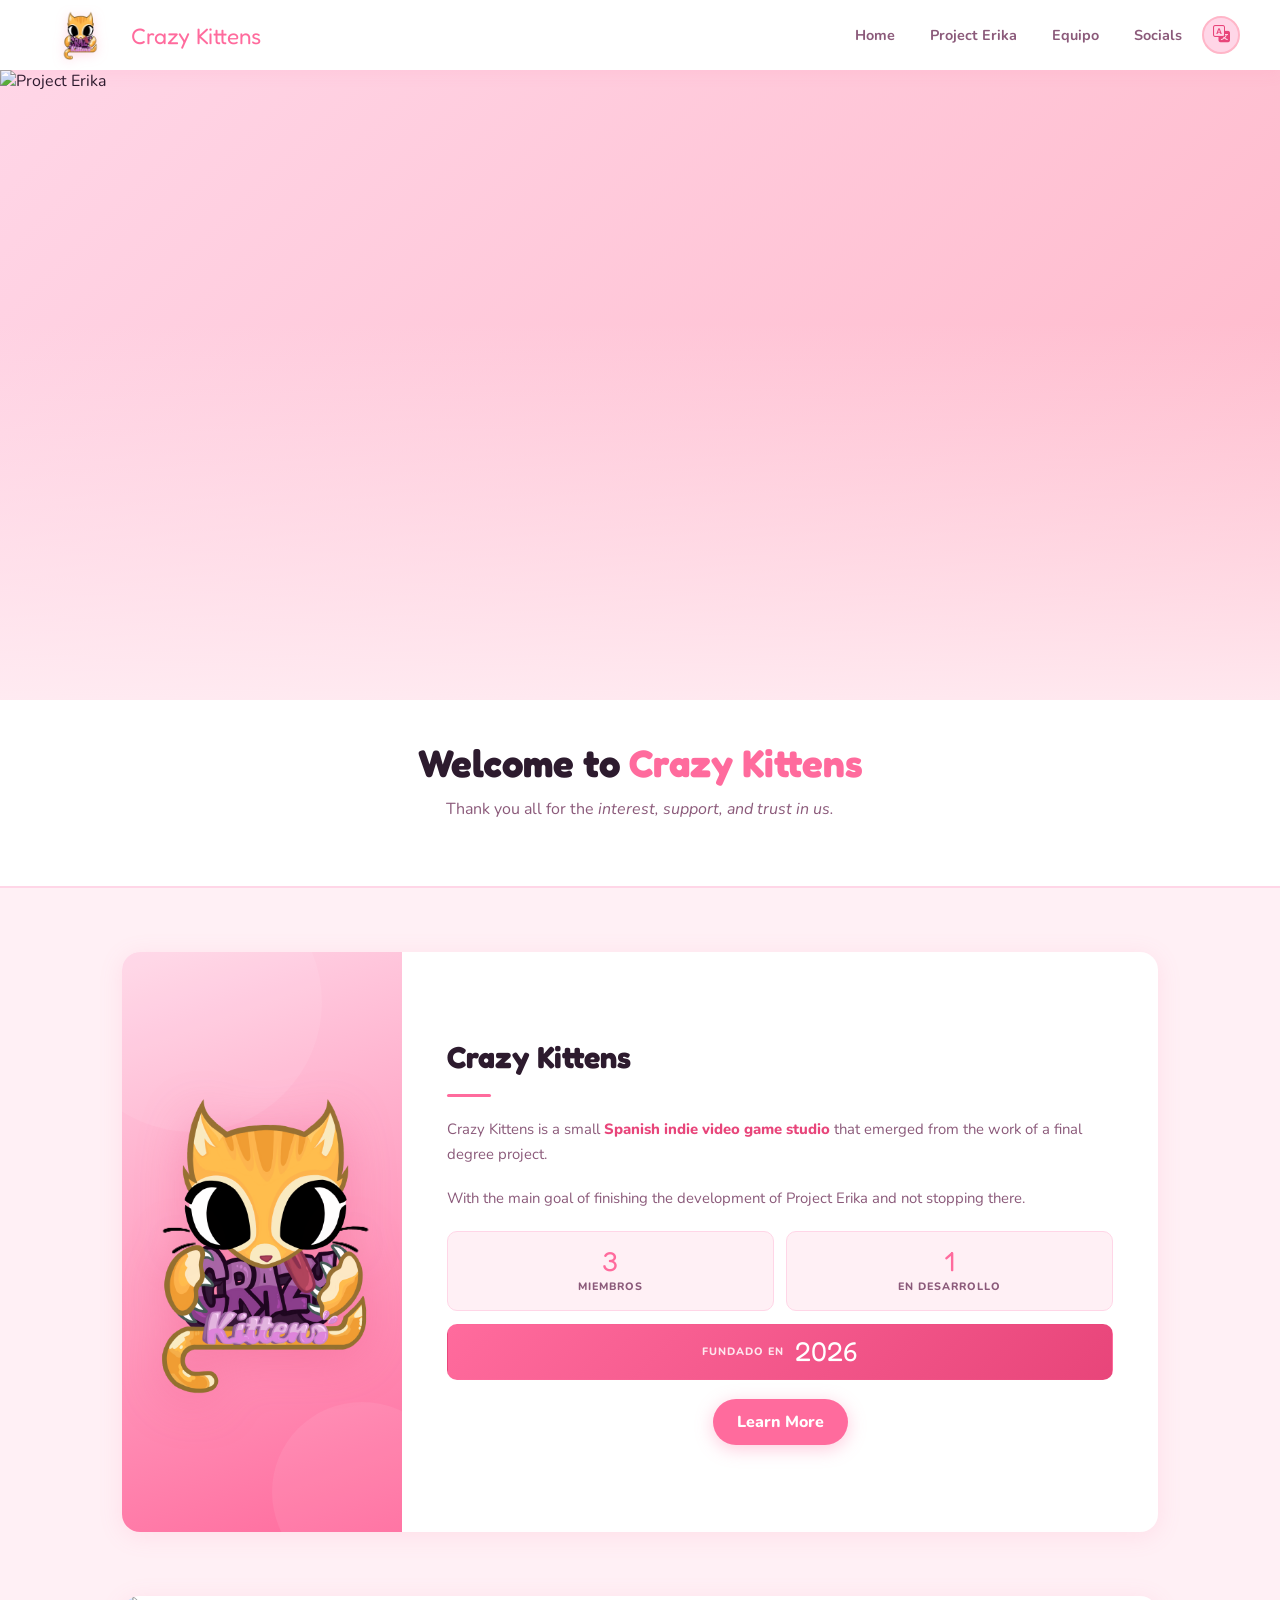
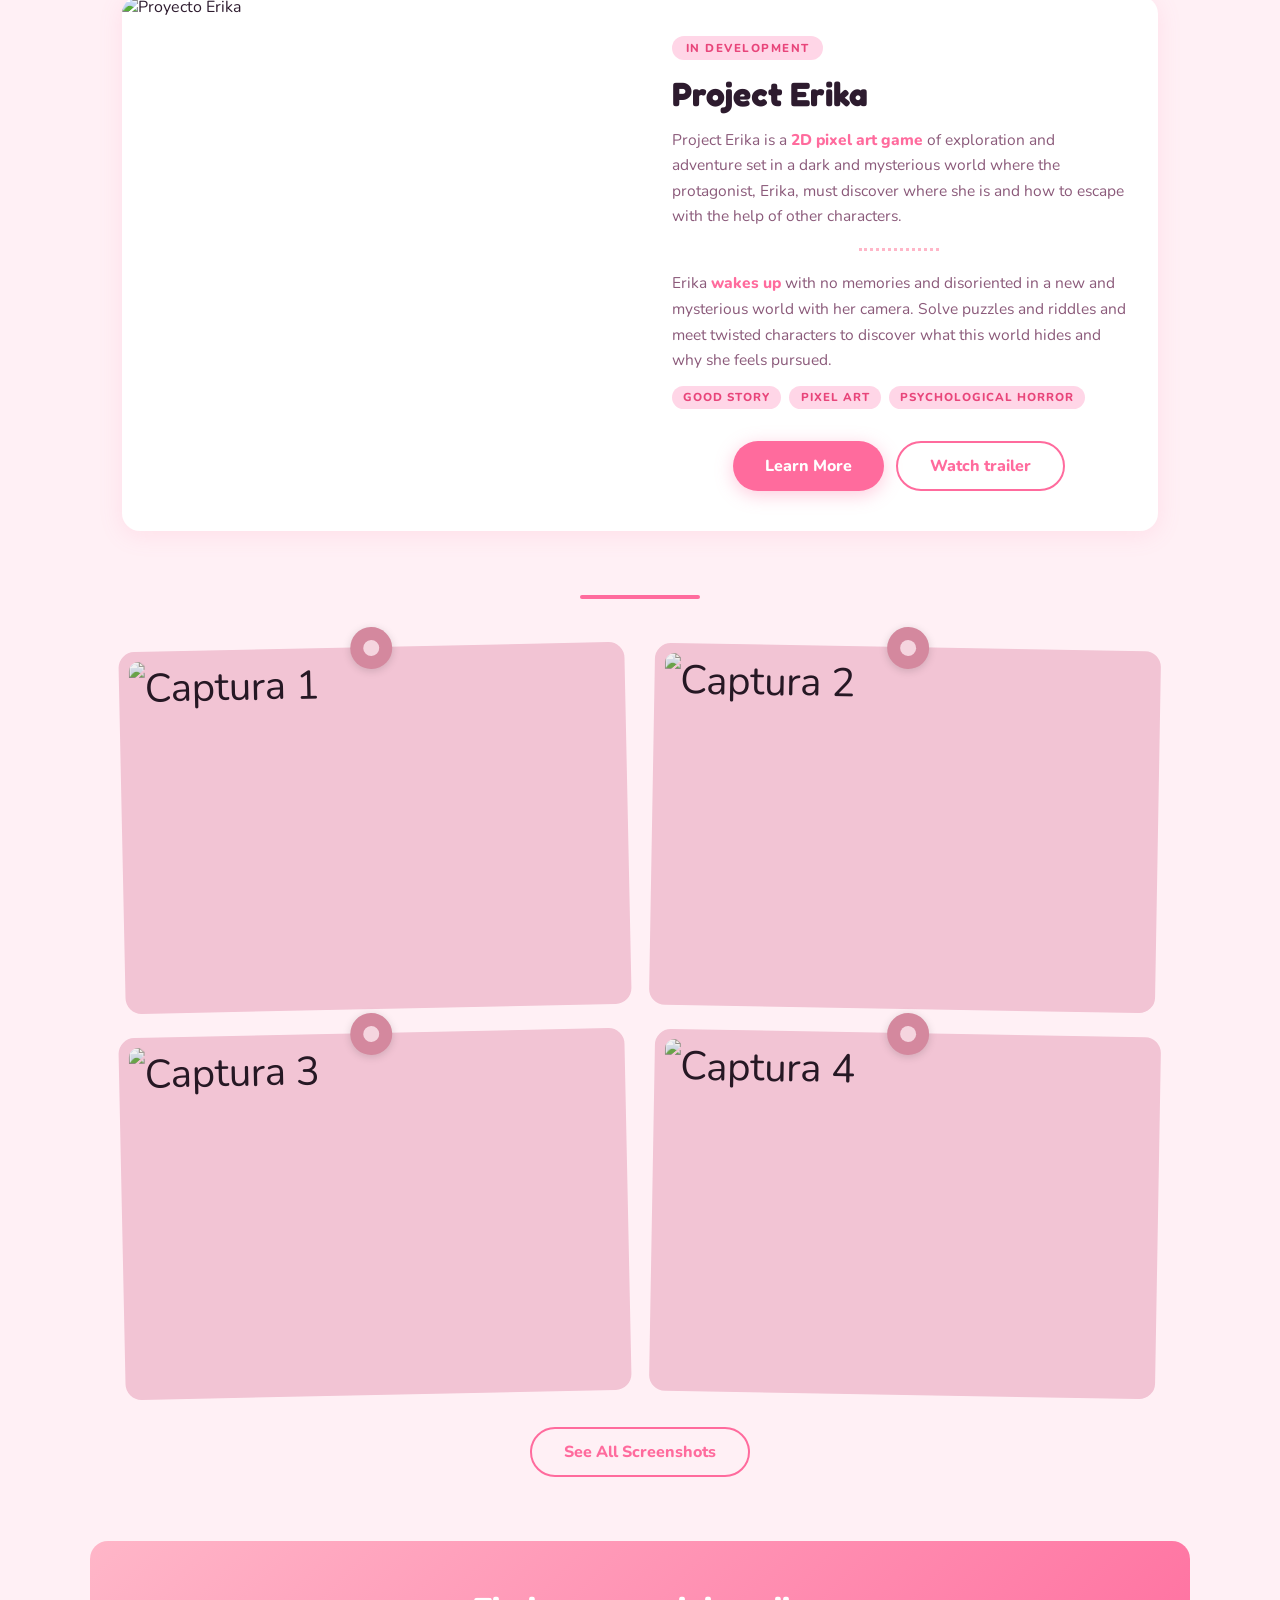
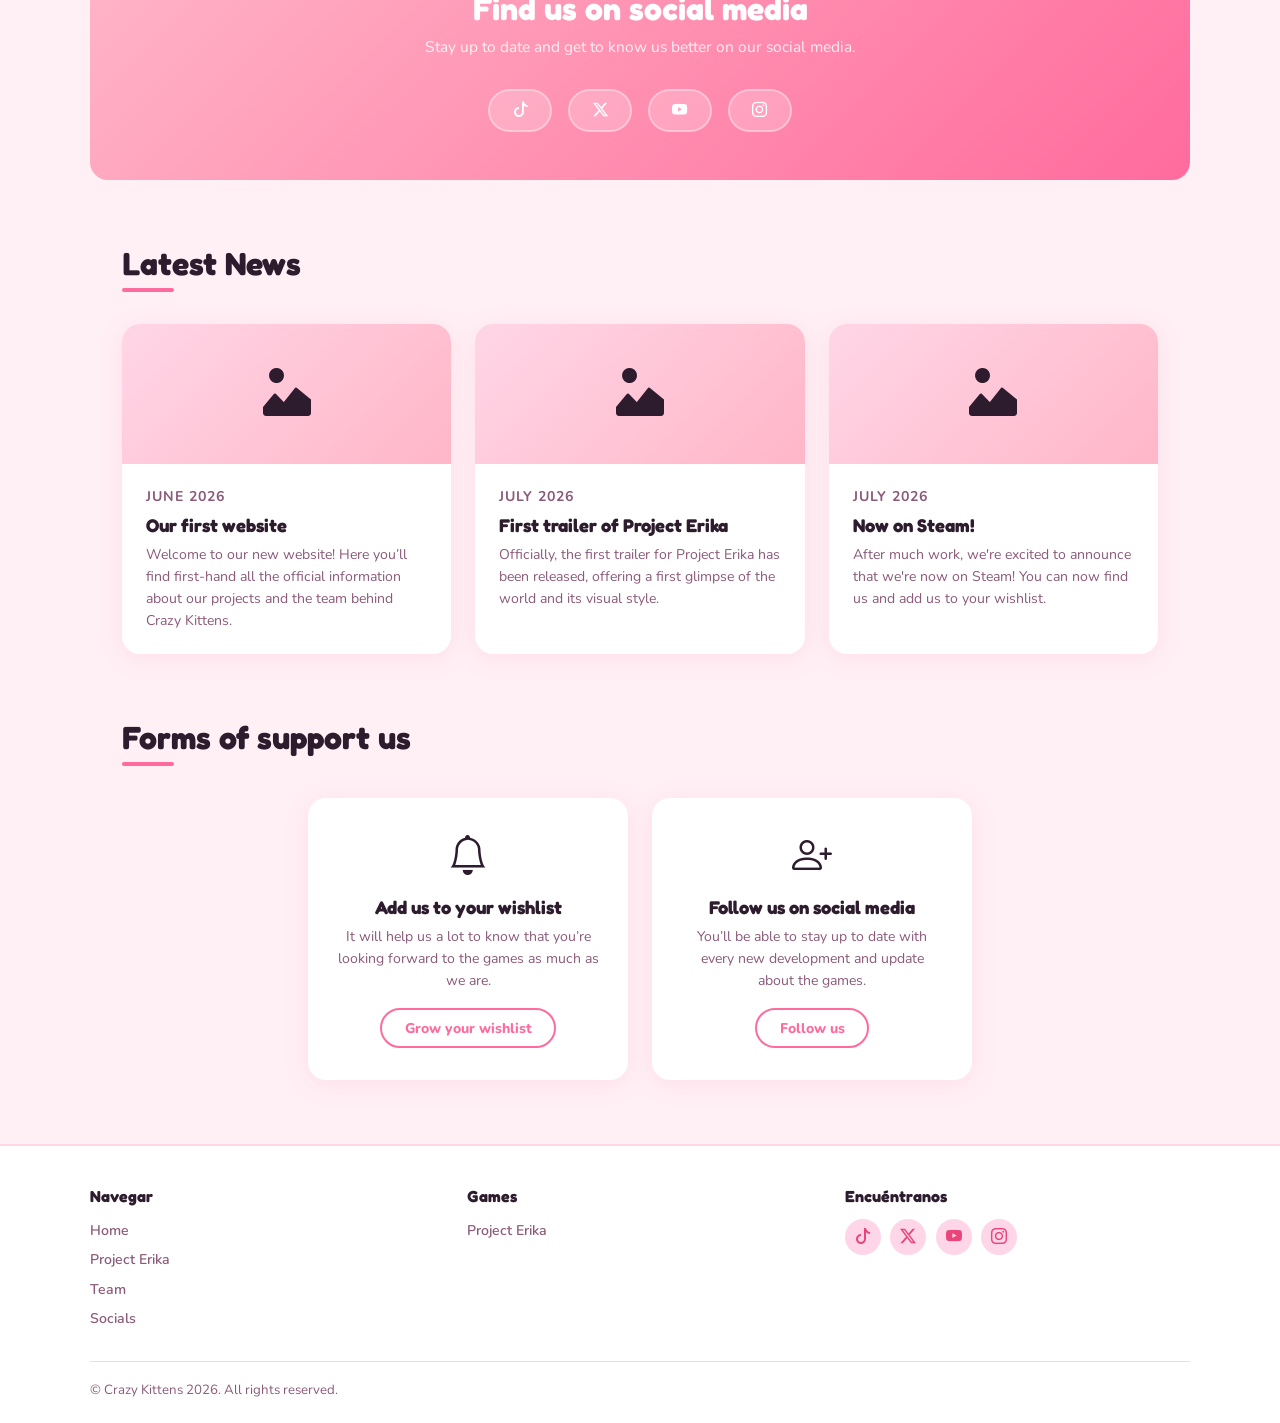
==== commit b685c8a5: "enlaces solucionados" ====
--- a/index.html
+++ b/index.html
@@ -25,8 +25,8 @@
     
     <ul class="navbar-links" id="navLinks">
         <li><a href="index.html" data-i18n="nav.home">Inicio</a></li>
-        <li><a href="games/proyect_erika/" data-i18n="nav.erika">Project Erika</a></li>
-        <li><a href="team/" data-i18n="nav.dev">Equipo</a></li>
+        <li><a href="pages/games/proyectErika.html" data-i18n="nav.erika">Project Erika</a></li>
+        <li><a href="pages/team/developers.html" data-i18n="nav.dev">Equipo</a></li>
         <li><a href="index.html#socials" data-i18n="nav.socials">Redes</a></li>
       
       <!-- Language selector -->
@@ -61,7 +61,7 @@
   <div class="section">
     <div class="studio-panel">
 
-      <!--Icóno iteractivo-->
+      <!--interactive icon-->
       <div class="studio-panel-left">
         <div class="studio-panel-logo">
           <div class="logo-container" id="logoContainer">
@@ -71,6 +71,7 @@
         </div>
       </div>
 
+      <!-- studio information -->
       <div class="studio-panel-right">
         <h2 data-i18n="studio.panel_title">Crazy Kittens</h2>
         <div class="studio-panel-divider"></div>
@@ -119,7 +120,8 @@
 
         <div class="spotlight-actions">
           <a href="pages/games/proyectErika.html" class="btn" data-i18n="index.erika_more_btn">Saber más →</a>
-          <a href="https://www.youtube.com/@CrazyKittensGames" class="btn btn-outline" data-i18n="erika.trailer_btn"></a>
+          <a href="https://www.youtube.com/@CrazyKittensGames" class="btn btn-outline" data-i18n="erika.trailer_btn"  target="_blank"
+   rel="noopener noreferrer"></a>
         </div>
       </div>
     </div>
@@ -144,10 +146,10 @@
     <h2 data-i18n="index.socials_title">Encuentranos en las redes sociales</h2>
     <p data-i18n="index.socials_sub">Estaté al tanto y conocenos mejor en nuestras redes sociales.</p>
     <div class="social-links">
-      <a href="https://www.tiktok.com/@crazykittensgames" class="social-pill"><i class="bi bi-tiktok"></i></a>
-      <a href="https://x.com/crazykittens_" class="social-pill"><i class="bi bi-twitter-x"></i></a>
-      <a href="https://www.youtube.com/@CrazyKittensGames" class="social-pill"><i class="bi bi-youtube"></i></a>
-      <a href="https://www.instagram.com/crazykittensgames" class="social-pill"><i class="bi bi-instagram"></i></a>
+      <a href="https://www.tiktok.com/@crazykittensgames" class="social-pill" target="_blank" rel="noopener noreferrer"><i class="bi bi-tiktok"></i></a>
+      <a href="https://x.com/crazykittens_" class="social-pill" target="_blank" rel="noopener noreferrer"><i class="bi bi-twitter-x"></i></a>
+      <a href="https://www.youtube.com/@CrazyKittensGames" class="social-pill" target="_blank" rel="noopener noreferrer"><i class="bi bi-youtube"></i></a>
+      <a href="https://www.instagram.com/crazykittensgames" class="social-pill" target="_blank" rel="noopener noreferrer"><i class="bi bi-instagram"></i></a>
     </div>
   </section>
 
@@ -188,7 +190,7 @@
     </div>
   </div>
 
-  <!-- formas de apoyarnos -->
+  <!-- forms of support -->
   <div class="section support-section">
     <h2 class="section-title" data-i18n="spread.other_h">Formas de apoyarnos</h2>
     <div class="section-divider"></div>
@@ -197,7 +199,7 @@
         <div class="support-icon"><i class="bi bi-bell"></i></div>
         <h3 data-i18n="spread.w1_h">Añadenos en tu wishlist</h3>
         <p data-i18n="spread.w1_p">Nos ayudará mucho a saber que estais esperando los juegos con tantas ganas como nosotros.</p>
-        <a href="https://store.steampowered.com" class="btn btn-outline btn-sm" data-i18n="spread.w1_btn">Agranda tu Wishlist</a>
+        <a href="https://steam.com" class="btn btn-outline btn-sm" data-i18n="spread.w1_btn" target="_blank" rel="noopener noreferrer">Agranda tu Wishlist</a>
       </div>
       <div class="support-card">
         <div class="support-icon"><i class="bi bi-person-plus"></i></div>
@@ -232,10 +234,10 @@
       <div class="footer-col footer-col--socials">
         <h4 data-i18n="footer.connect_h">Encuéntranos</h4>
         <div class="footer-social-row">
-          <a href="https://www.tiktok.com/@crazykittensgames" class="footer-social-link"><i class="bi bi-tiktok"></i></a>
-          <a href="https://x.com/crazykittens_" class="footer-social-link"><i class="bi bi-twitter-x"></i></a>
+          <a href="https://www.tiktok.com/@crazykittensgames" class="footer-social-link" target="_blank" rel="noopener noreferrer"><i class="bi bi-tiktok"></i></a>
+          <a href="https://x.com/crazykittens_" class="footer-social-link" target="_blank" rel="noopener noreferrer"><i class="bi bi-twitter-x"></i></a>
           <a href="https://www.youtube.com/@CrazyKittensGames" class="footer-social-link"><i class="bi bi-youtube"></i></a>
-          <a href="https://www.instagram.com/crazykittensgames" class="footer-social-link"><i class="bi bi-instagram"></i></a>
+          <a href="https://www.instagram.com/crazykittensgames" class="footer-social-link" target="_blank" rel="noopener noreferrer"><i class="bi bi-instagram"></i></a>
         </div>
       </div>
 
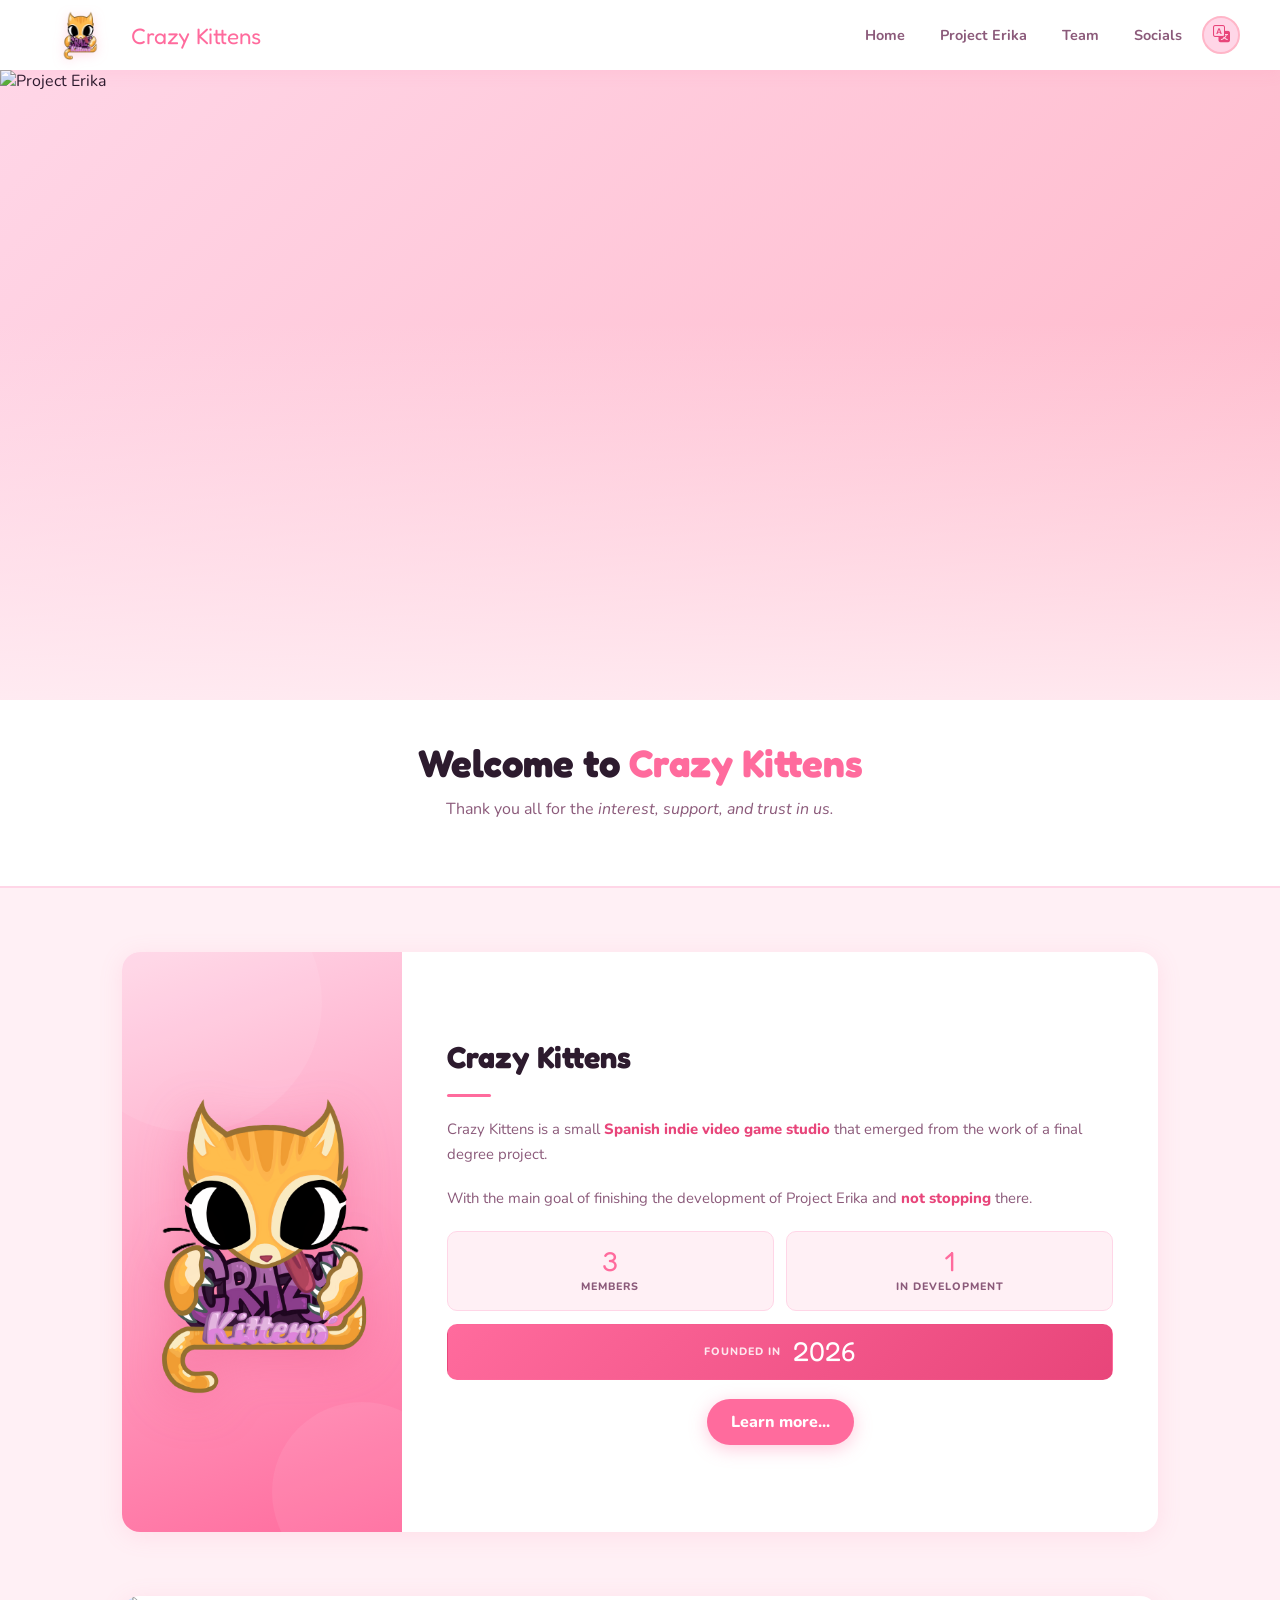
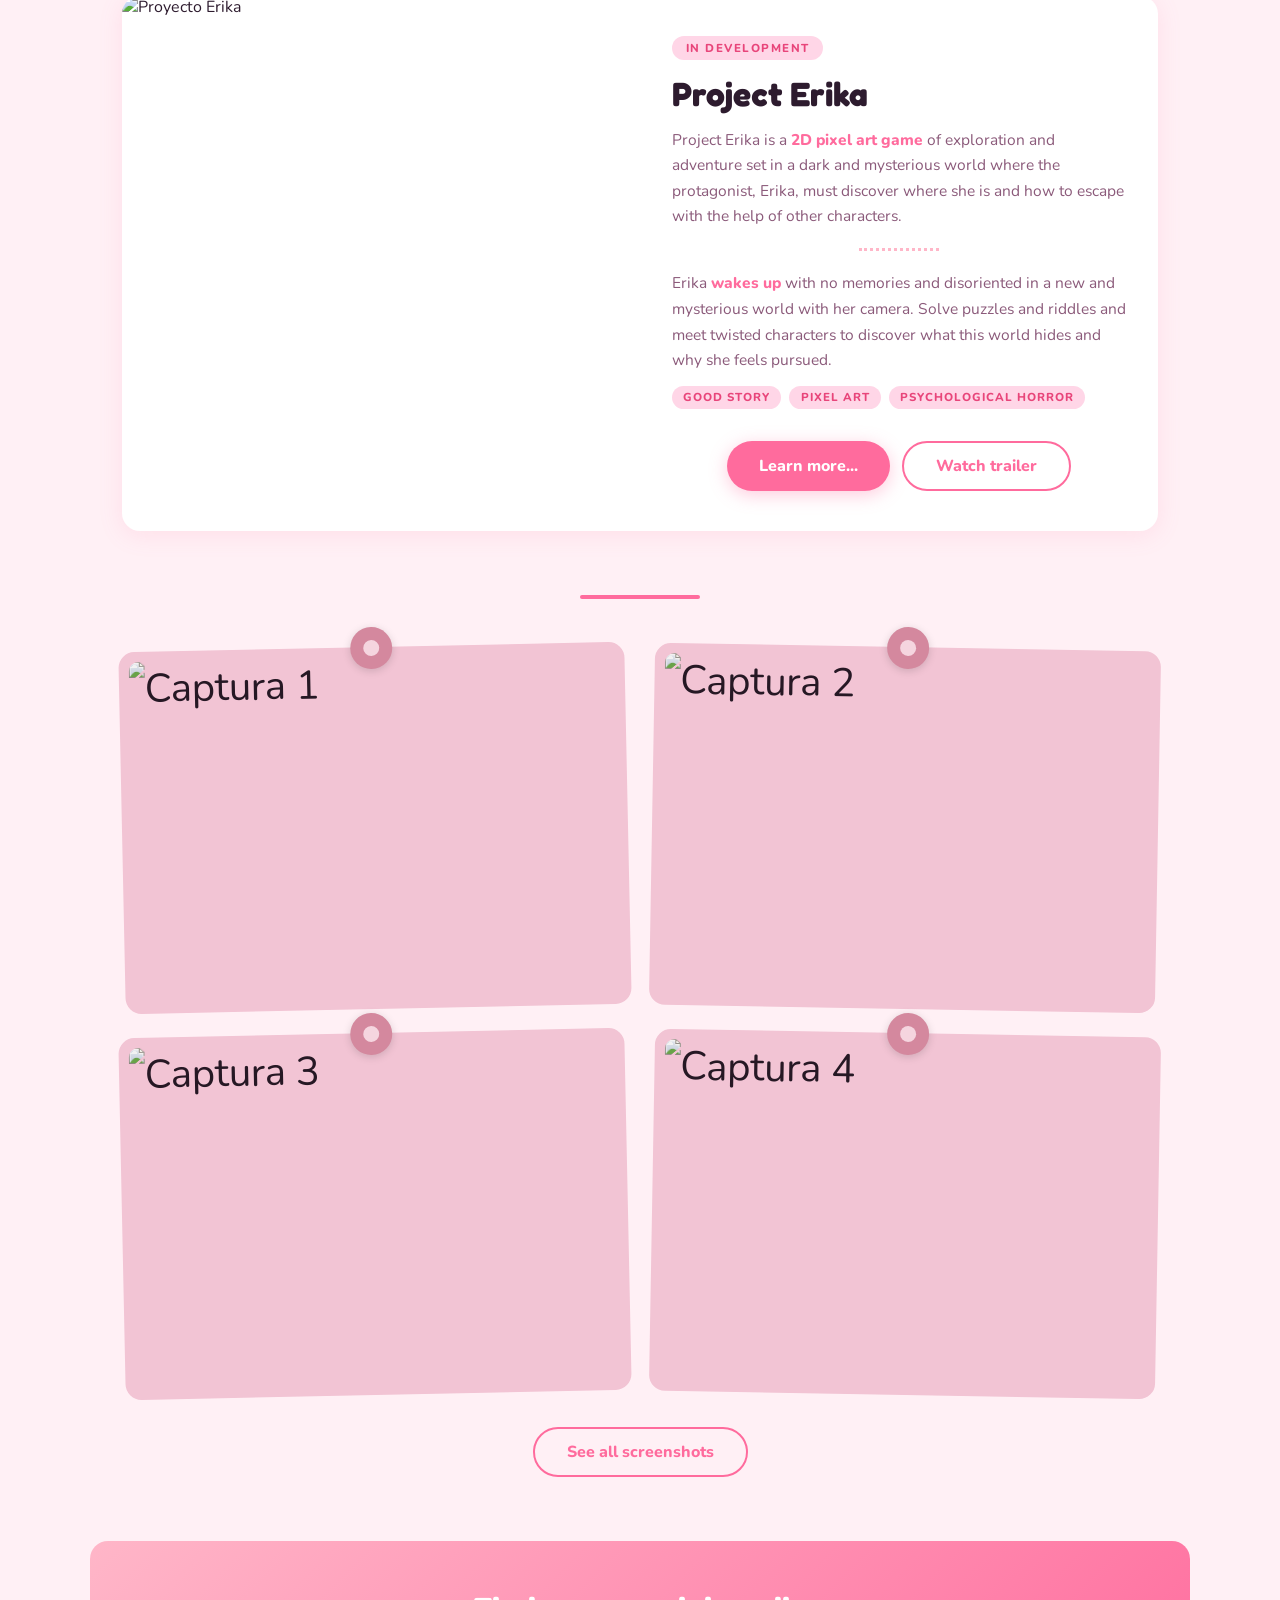
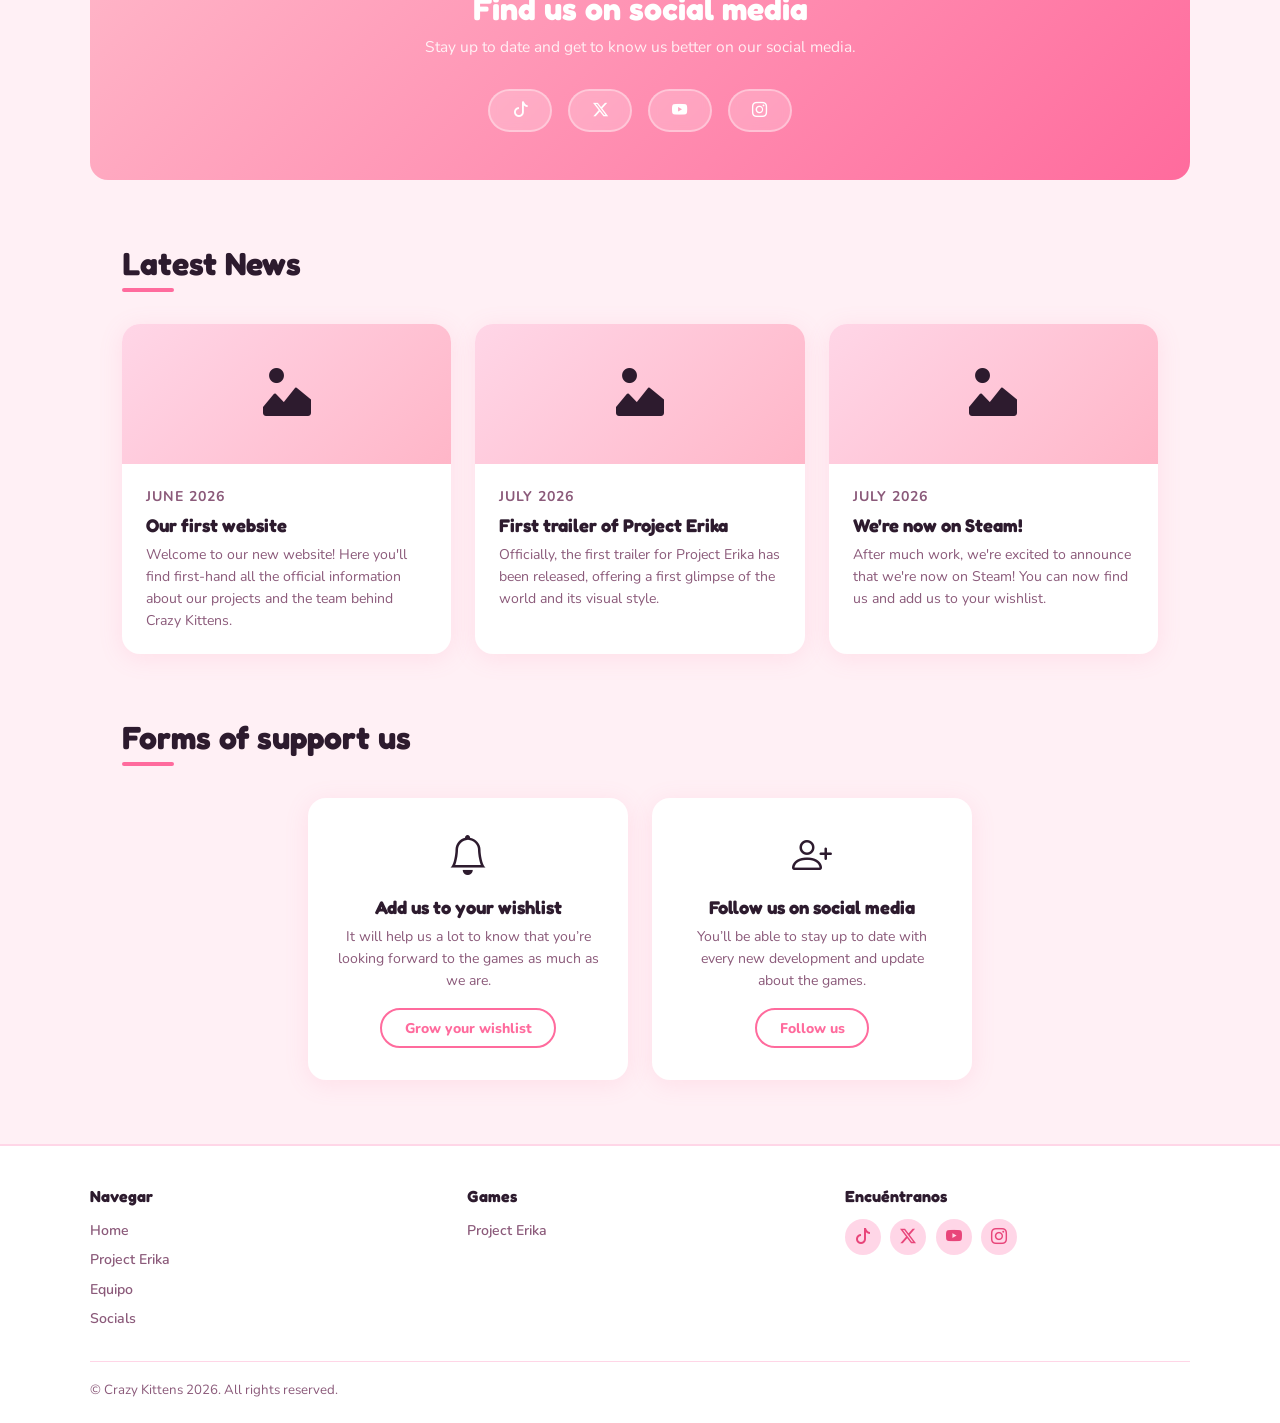
==== commit 0434a0d8: "errores de enlaces en la pagina principal" ====
--- a/index.html
+++ b/index.html
@@ -25,8 +25,8 @@
     
     <ul class="navbar-links" id="navLinks">
         <li><a href="index.html" data-i18n="nav.home">Inicio</a></li>
-        <li><a href="pages/games/proyectErika.html" data-i18n="nav.erika">Project Erika</a></li>
-        <li><a href="pages/team/developers.html" data-i18n="nav.dev">Equipo</a></li>
+        <li><a href="games/proyect_erika/index.html" data-i18n="nav.erika">Project Erika</a></li>
+        <li><a href="team/index.html" data-i18n="nav.dev">Equipo</a></li>
         <li><a href="index.html#socials" data-i18n="nav.socials">Redes</a></li>
       
       <!-- Language selector -->
@@ -93,7 +93,7 @@
           </div>
         </div>
 
-        <a href="pages/team/developers.html" class="btn" data-i18n="index.erika_more_btn">Conocenos</a>
+        <a href="team/index.html" class="btn" data-i18n="index.erika_more_btn">Conocenos</a>
       </div>
 
     </div>
@@ -119,7 +119,7 @@
         </div>
 
         <div class="spotlight-actions">
-          <a href="pages/games/proyectErika.html" class="btn" data-i18n="index.erika_more_btn">Saber más →</a>
+          <a href="games/proyect_erika/index.html" class="btn" data-i18n="index.erika_more_btn">Saber más →</a>
           <a href="https://www.youtube.com/@CrazyKittensGames" class="btn btn-outline" data-i18n="erika.trailer_btn"  target="_blank"
    rel="noopener noreferrer"></a>
         </div>
@@ -137,7 +137,7 @@
       <div class="screenshot-slot"><div class="photo-clip"></div><img src="assets/images/portada_vertical.jpg" alt="Captura 4"></div>
     </div>
     <div style="text-align:center; margin-top:2rem;">
-      <a href="pages/games/proyectErika.html" class="btn btn-outline" data-i18n="index.erika_gallery_btn">Ver todas las capturas</a>
+      <a href="games/proyect_erika/index.html" class="btn btn-outline" data-i18n="index.erika_gallery_btn">Ver todas las capturas</a>
     </div>
   </div>
 
@@ -199,7 +199,7 @@
         <div class="support-icon"><i class="bi bi-bell"></i></div>
         <h3 data-i18n="spread.w1_h">Añadenos en tu wishlist</h3>
         <p data-i18n="spread.w1_p">Nos ayudará mucho a saber que estais esperando los juegos con tantas ganas como nosotros.</p>
-        <a href="https://steam.com" class="btn btn-outline btn-sm" data-i18n="spread.w1_btn" target="_blank" rel="noopener noreferrer">Agranda tu Wishlist</a>
+        <a href="https://store.steampowered.com" class="btn btn-outline btn-sm" data-i18n="spread.w1_btn" target="_blank" rel="noopener noreferrer">Agranda tu Wishlist</a>
       </div>
       <div class="support-card">
         <div class="support-icon"><i class="bi bi-person-plus"></i></div>
@@ -218,8 +218,8 @@
         <h4 data-i18n="footer.nav_h">Navegar</h4>
         <ul>
           <li><a href="index.html" data-i18n="nav.home">Inicio</a></li>
-          <li><a href="pages/games/proyectErika.html" data-i18n="nav.erika">Proyecto Erika</a></li>
-          <li><a href="pages/team/developers.html" data-i18n="nav.team">Equipo</a></li>
+          <li><a href="games/proyect_erika/index.html" data-i18n="nav.erika">Proyecto Erika</a></li>
+          <li><a href="team/index.html" data-i18n="nav.team">Equipo</a></li>
           <li><a href="index.html#socials" data-i18n="nav.socials">Redes</a></li>
         </ul>
       </div>
@@ -227,7 +227,7 @@
       <div class="footer-col">
         <h4 data-i18n="footer.nav_h2">Juegos</h4>
         <ul>
-          <li><a href="pages/games/proyectErika.html" data-i18n="nav.erika">Proyect Erika</a></li>
+          <li><a href="games/proyect_erika/index.html" data-i18n="nav.erika">Proyect Erika</a></li>
         </ul>
       </div>
 
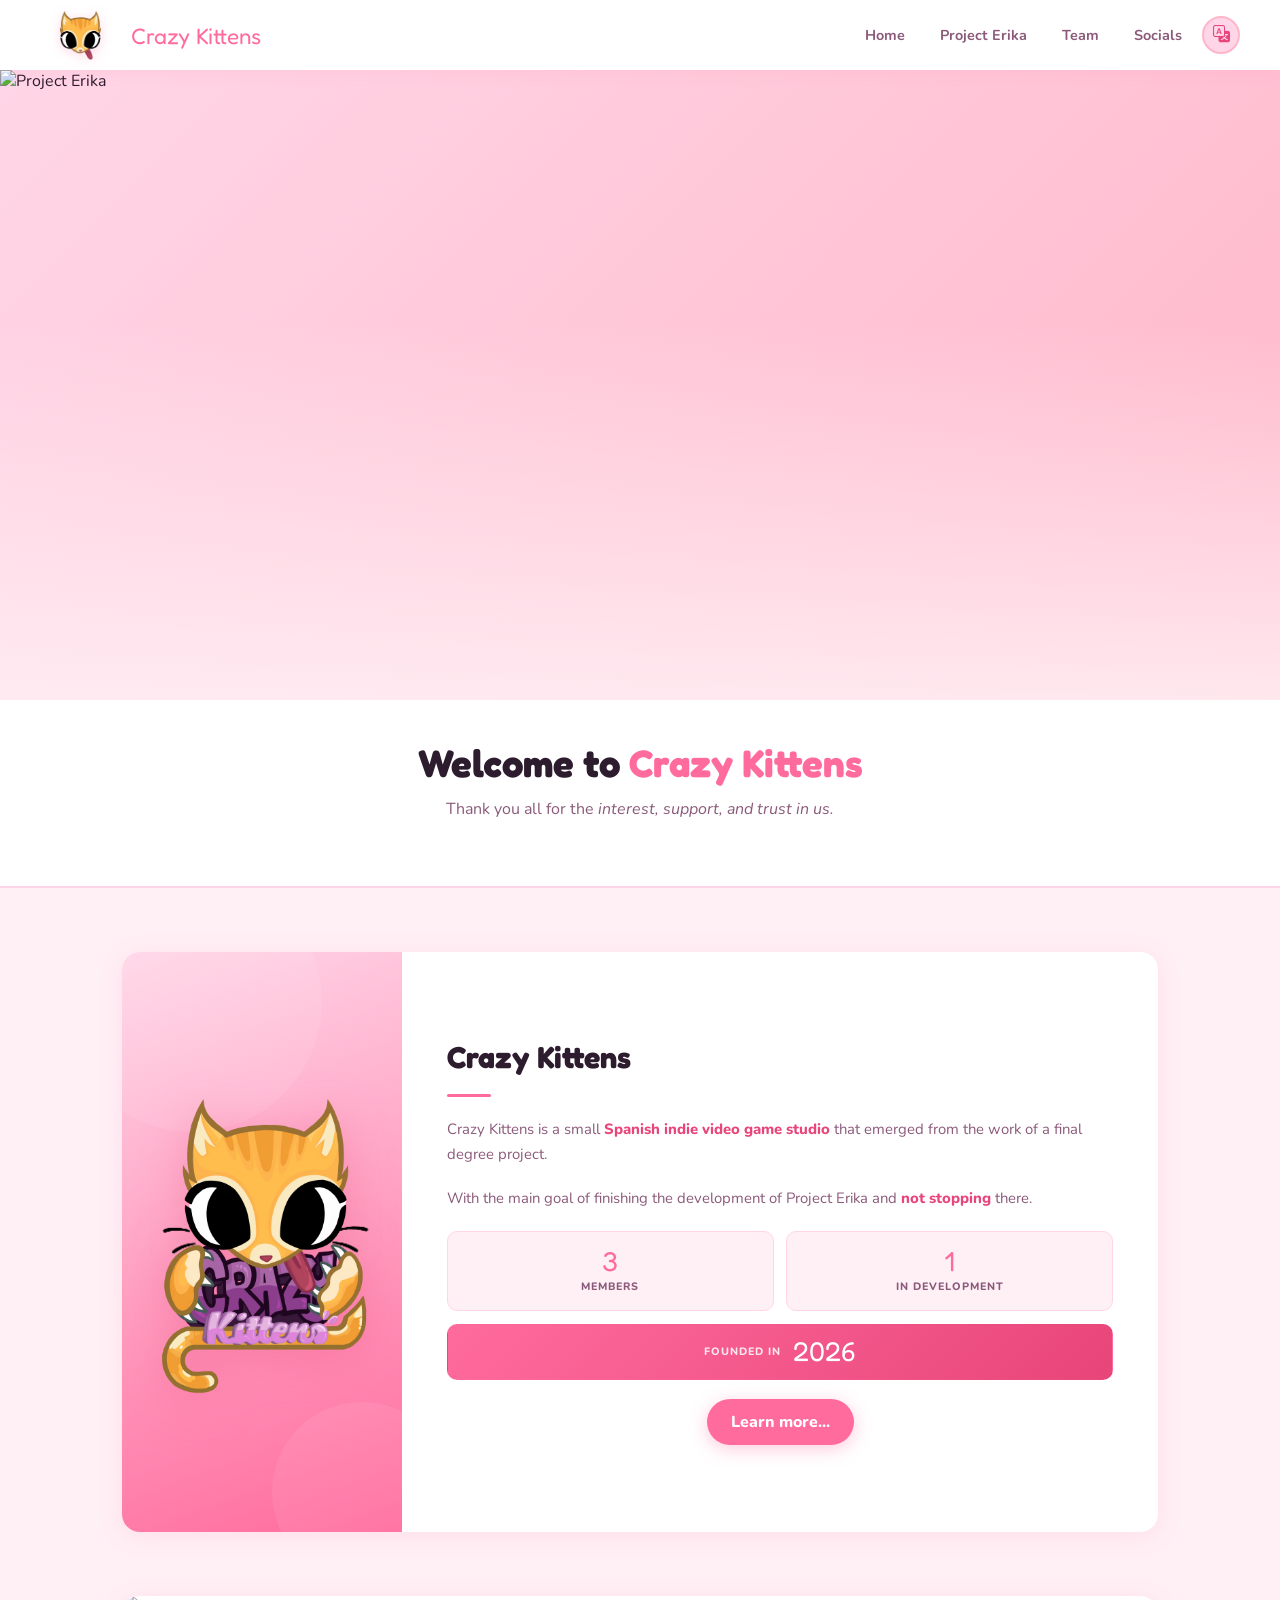
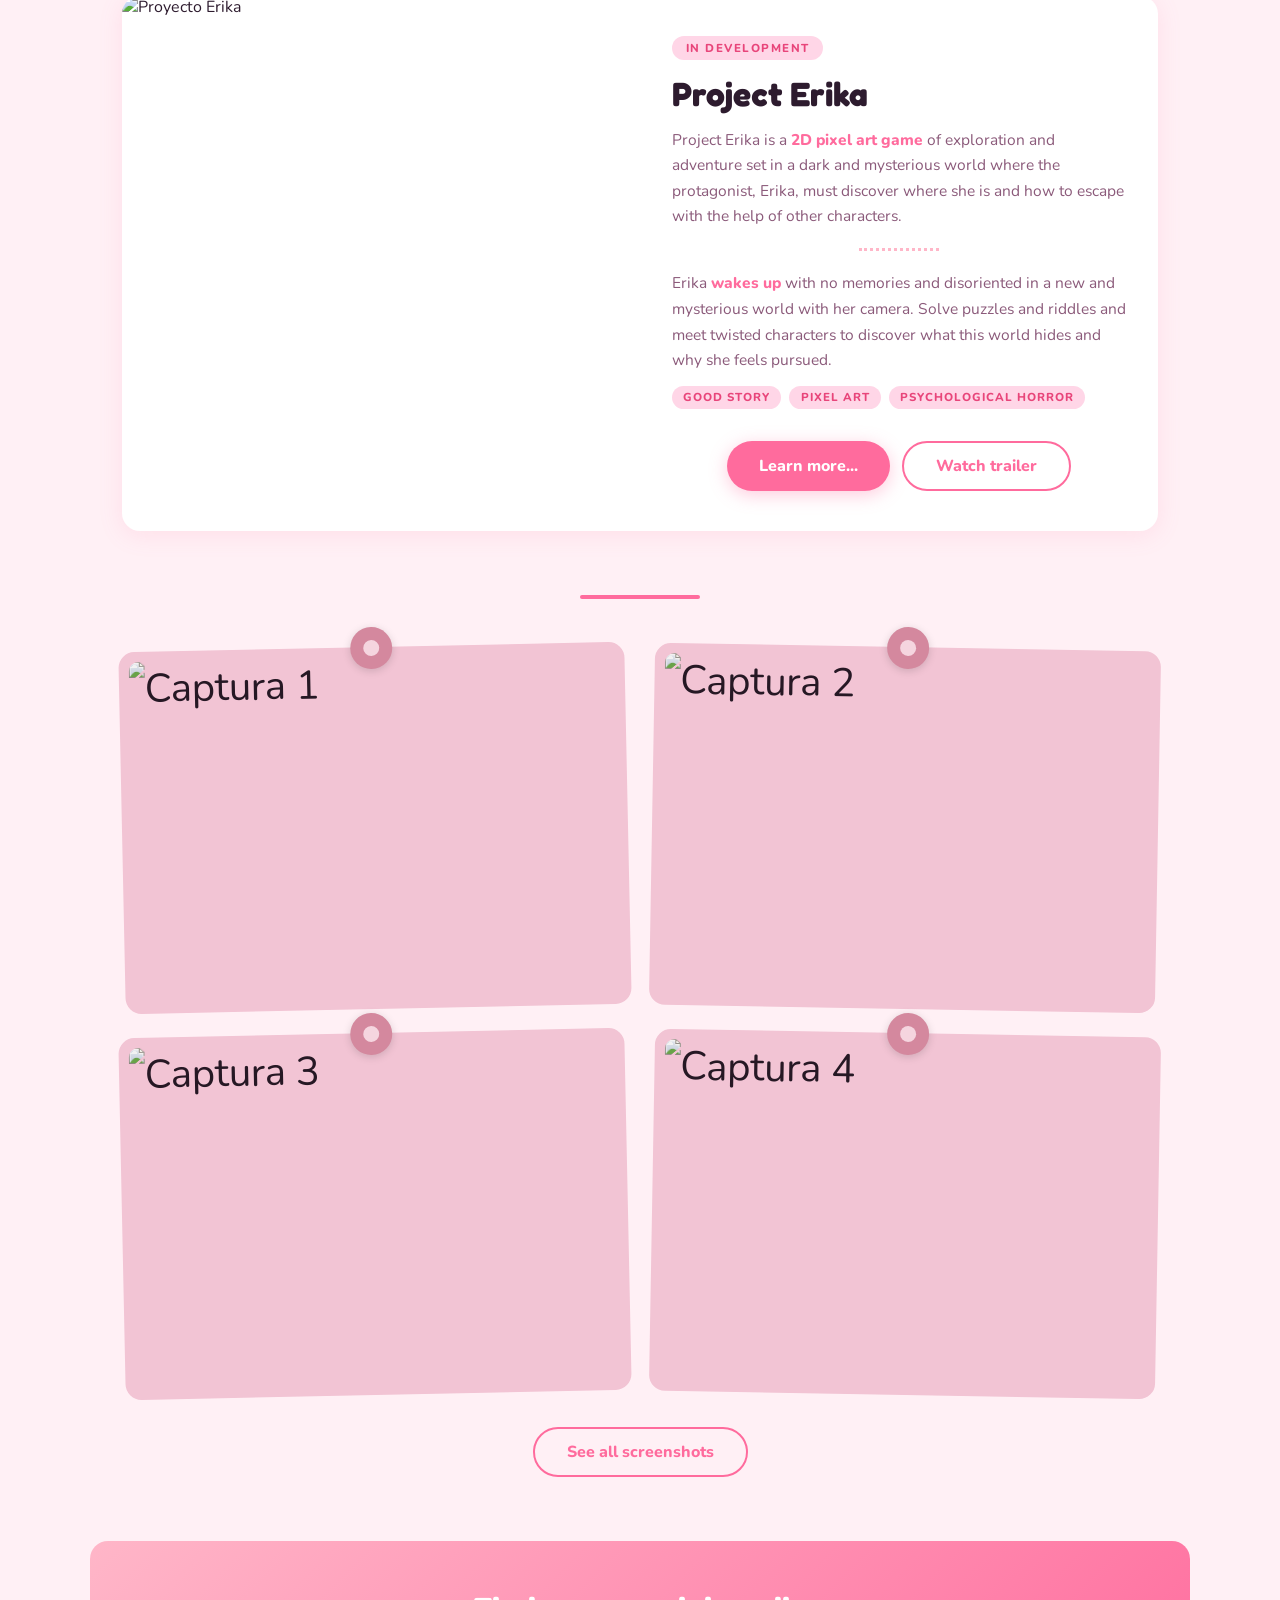
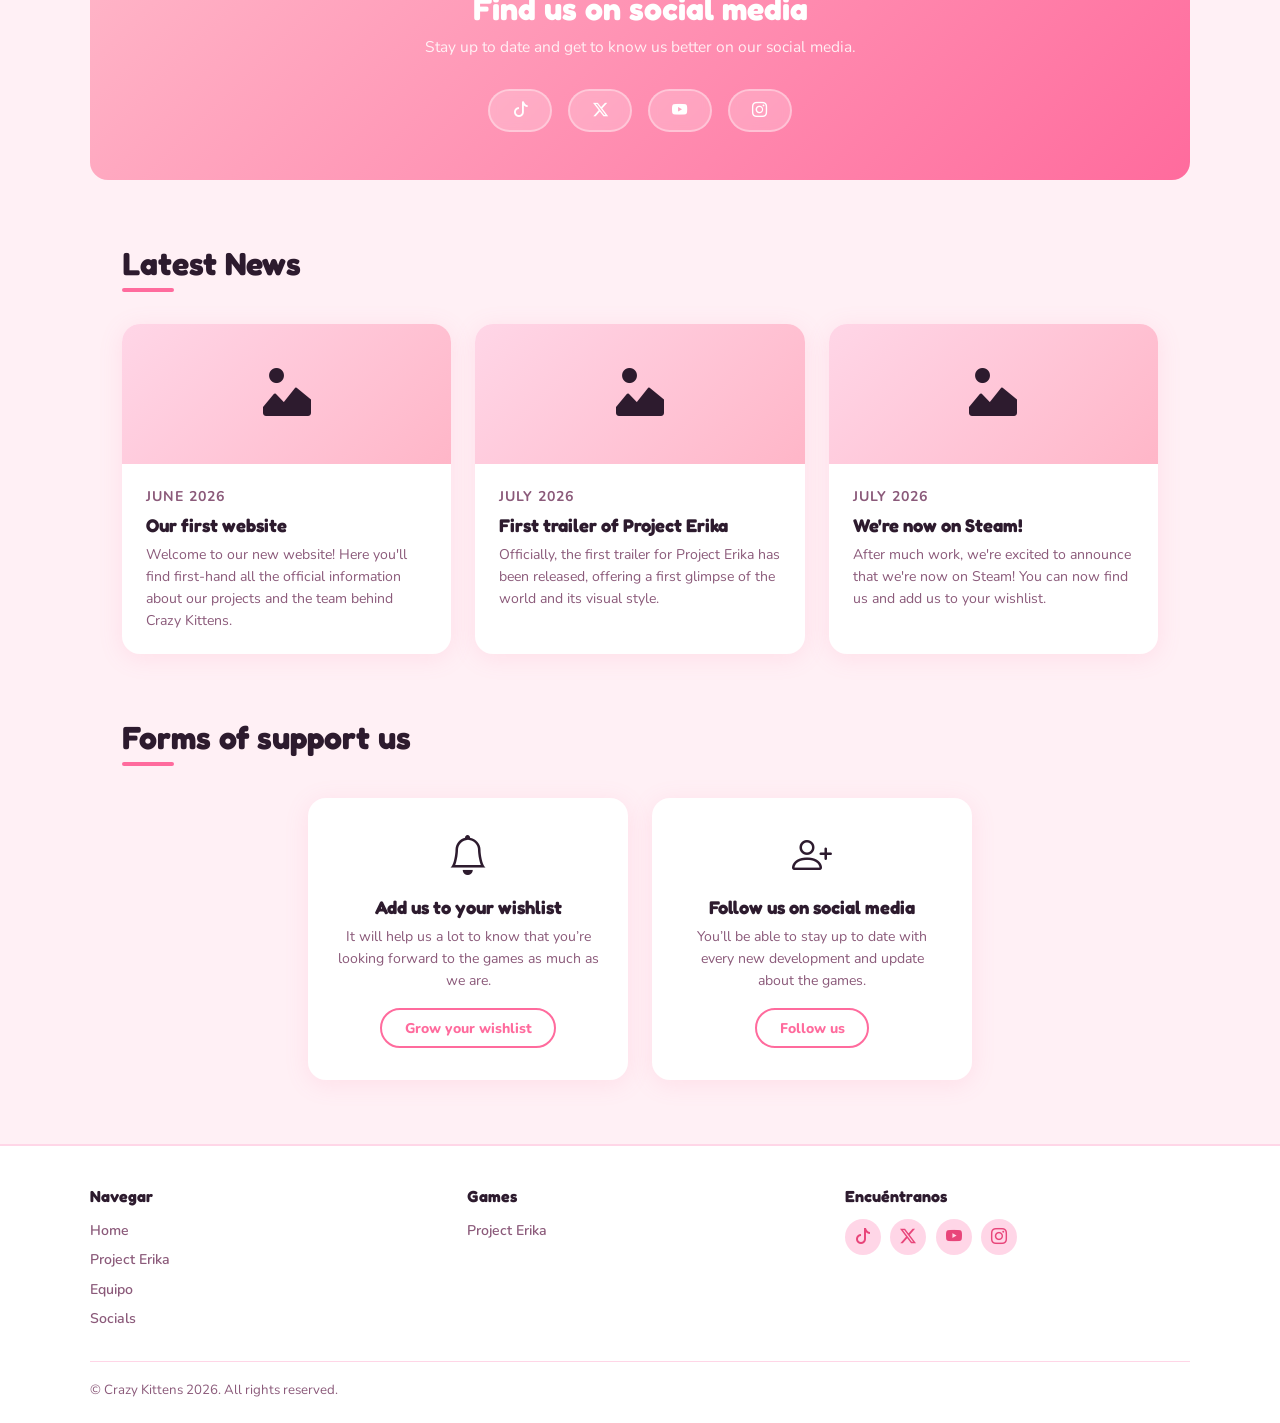
==== commit fe737c21: "ico fixed and simp" ====
--- a/index.html
+++ b/index.html
@@ -5,7 +5,7 @@
   <meta name="viewport" content="width=device-width, initial-scale=1.0">
   <title>Crazy Kittens</title>
   <link rel="stylesheet" href="style.css">
-  <link rel="icon" type="image/x-icon" href="assets/images/logo.png">
+  <link rel="icon" type="image/png" href="assets/icons/logo_simp.ico">
   <link rel="stylesheet" href="https://cdn.jsdelivr.net/npm/bootstrap-icons@1.11.3/font/bootstrap-icons.css"> <!-- Iconos duros de pelotas -->
 
   <!-- Cuando quieras utilizar sus inconos, en este enlace: https://icons.getbootstrap.com/ , entras en el que quieras poner y copiar el codigo html que tiene al lado-->
@@ -19,7 +19,7 @@
   <!-- navbar -->
   <nav class="navbar">
     <a href="index.html" class="navbar-logo">
-      <img src="assets/images/logo.png" alt="Crazy Kittens logo">
+      <img src="assets/images/logo_simp.png" alt="Crazy Kittens logo">
       Crazy Kittens
     </a>
     
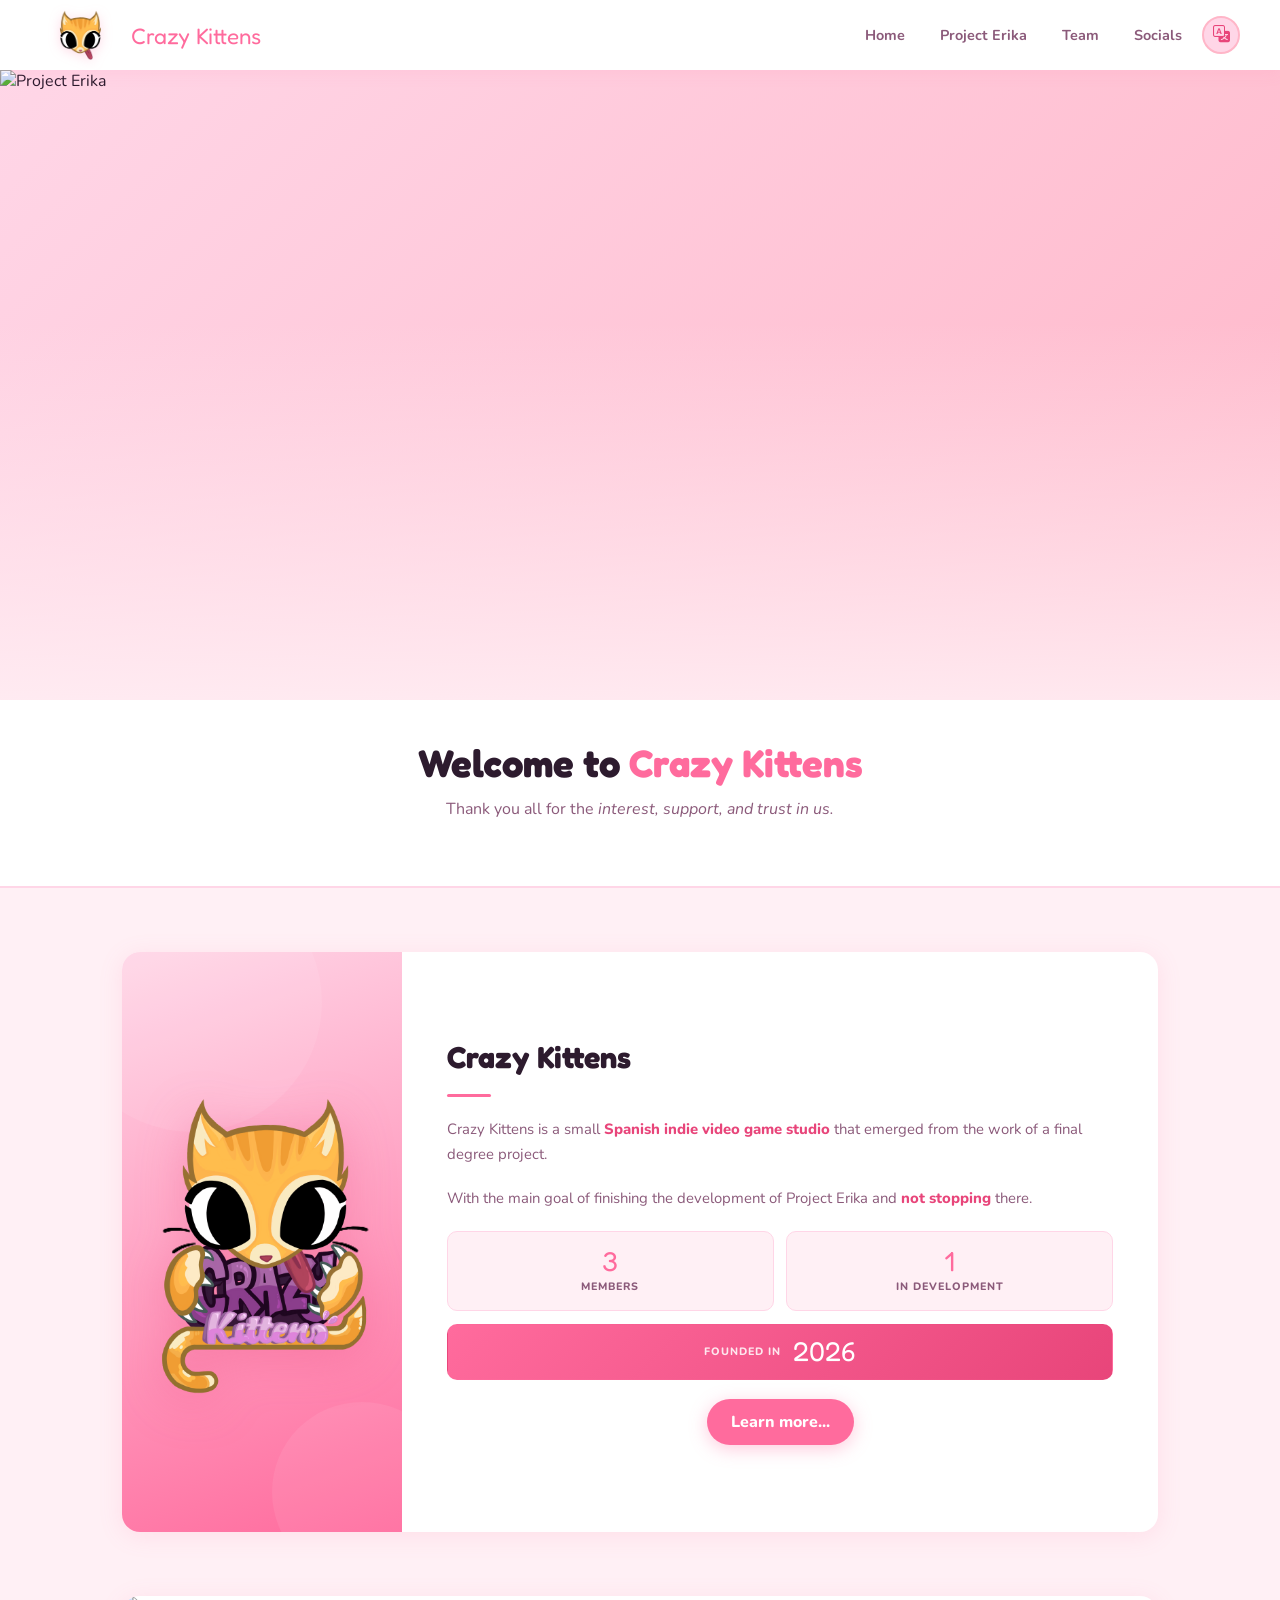
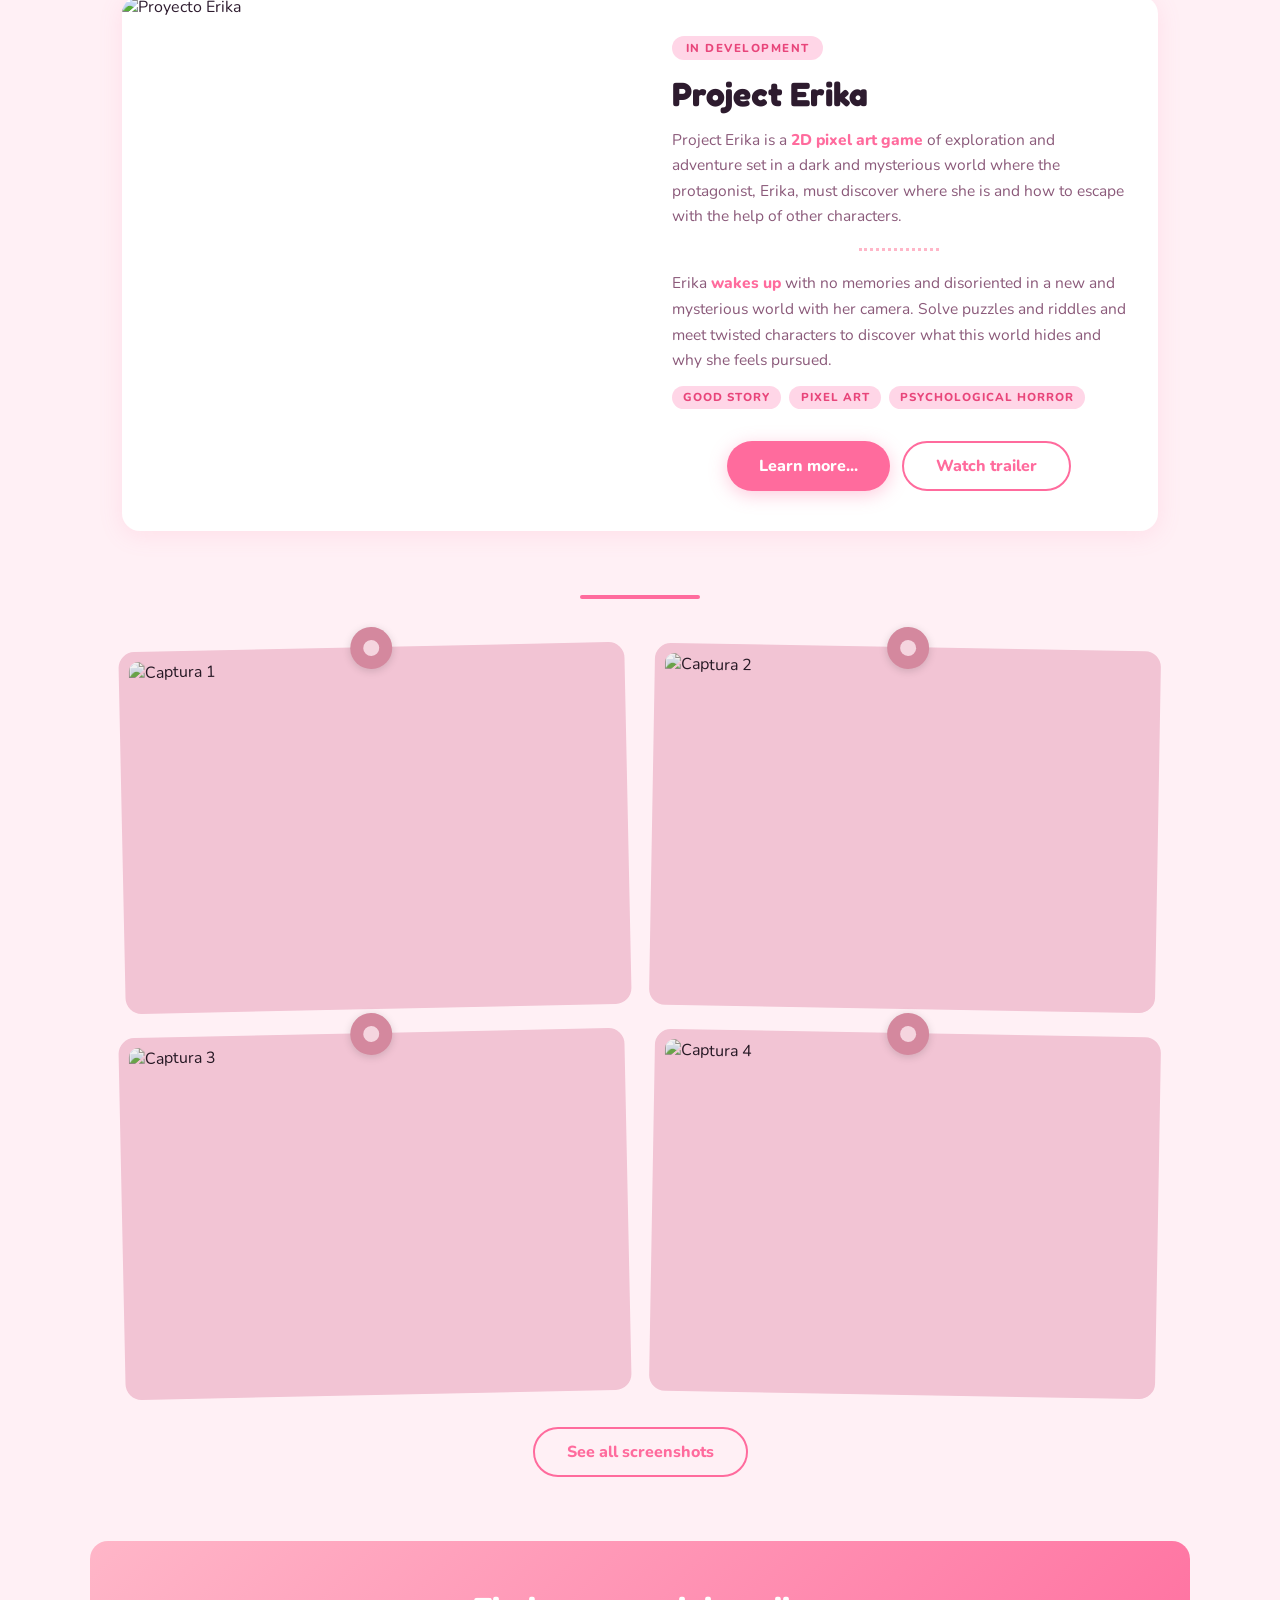
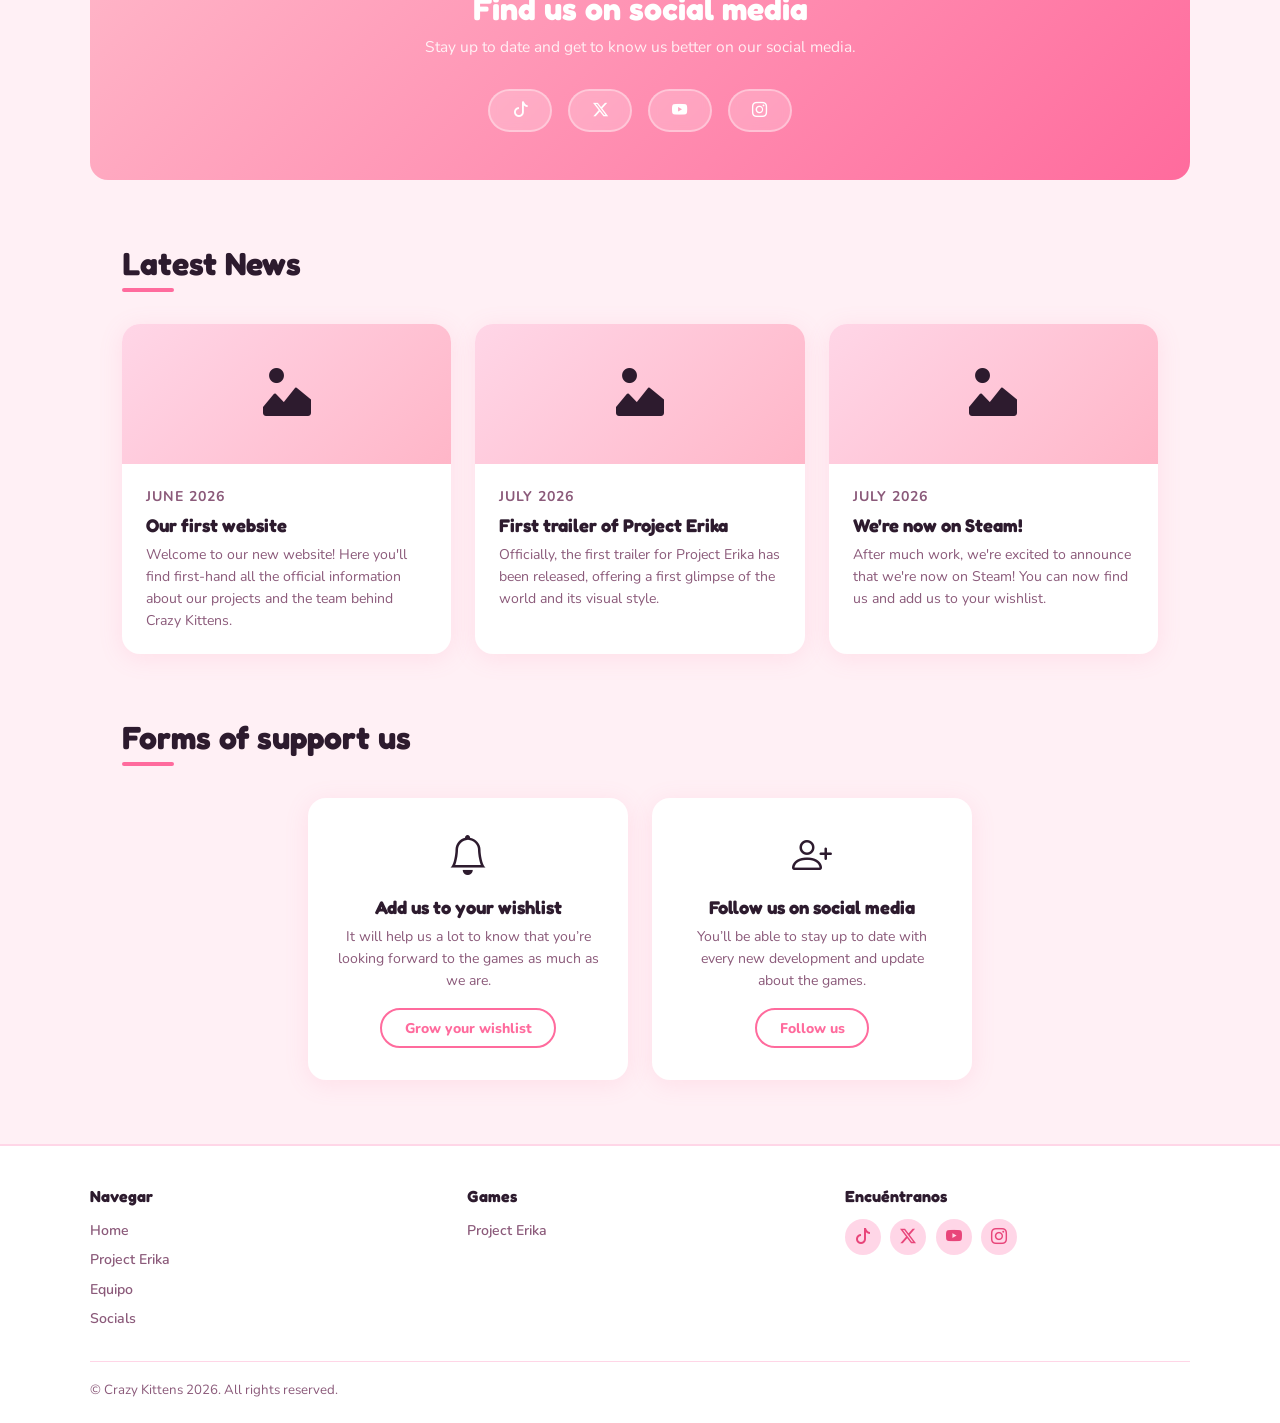
==== commit 339c3f5b: "new icons devs, and colors fixed" ====
--- a/index.html
+++ b/index.html
@@ -19,7 +19,7 @@
   <!-- navbar -->
   <nav class="navbar">
     <a href="index.html" class="navbar-logo">
-      <img src="assets/images/logo_simp.png" alt="Crazy Kittens logo">
+      <img src="assets/images/logo/logo_simp.png" alt="Crazy Kittens logo">
       Crazy Kittens
     </a>
     
--- a/style.css
+++ b/style.css
@@ -1,8 +1,6 @@
 @import url('https://fonts.googleapis.com/css2?family=Fredoka+One&family=Nunito:wght@400;600;700;800&display=swap');
 
-/* =====================
-   VARIABLES & RESET
-   ===================== */
+/* variables y reset */
 :root {
   --bg:          #FFF0F5;
   --white:       #FFFFFF;
@@ -38,10 +36,7 @@
   color: var(--rose-strong);
 }
 
-
-/* =====================
-   NAVBAR
-   ===================== */
+/* barra de navegacion */
 .navbar {
   background: var(--white);
   box-shadow: 0 2px 16px rgba(255,107,157,0.10);
@@ -95,14 +90,7 @@
   color: var(--rose-deep);
 }
 
-.navbar-right {
-  display: flex;
-  align-items: center;
-  gap: 0.6rem;
-  flex-shrink: 0;
-}
-
-/* Language selector */
+/* selector de idioma */
 .lang-select-wrap {
   position: relative;
   display: flex;
@@ -166,30 +154,7 @@
   color: var(--rose-deep);
 }
 
-/* Hamburger */
-.nav-toggle {
-  display: none;
-  flex-direction: column;
-  gap: 5px;
-  cursor: pointer;
-  padding: 4px;
-  background: none;
-  border: none;
-}
-.nav-toggle span {
-  display: block;
-  width: 24px; height: 2px;
-  background: var(--rose-strong);
-  border-radius: 2px;
-  transition: transform 0.3s, opacity 0.3s;
-}
-.nav-toggle.open span:nth-child(1) { transform: translateY(7px) rotate(45deg); }
-.nav-toggle.open span:nth-child(2) { opacity: 0; }
-.nav-toggle.open span:nth-child(3) { transform: translateY(-7px) rotate(-45deg); }
-
-/* =====================
-   HERO / COVER IMAGE
-   ===================== */
+/* portada */
 .hero-cover {
   width: 100%;
   overflow: hidden;
@@ -217,9 +182,7 @@
   );
 }
 
-/* =====================
-   INTRO STRIP
-   ===================== */
+/* franja de bienvenida */
 .intro-strip {
   background: var(--white);
   padding: 2.5rem 2rem;
@@ -242,16 +205,7 @@
   line-height: 1.65;
 }
 
-.intro-btns {
-  display: flex;
-  gap: 1rem;
-  justify-content: center;
-  flex-wrap: wrap;
-}
-
-/* =====================
-   SHARED SECTION WRAPPER
-   ===================== */
+/* contenedor general de secciones */
 .section {
   padding: 0 2rem;
   max-width: 1100px;
@@ -280,9 +234,7 @@
   margin-bottom: 3rem;
 }
 
-/* =====================
-   BUTTONS
-   ===================== */
+/* botones */
 .btn {
   display: inline-flex;
   align-items: center;
@@ -321,9 +273,7 @@
   padding: 0.55rem 1.4rem;
 }
 
-/* =====================
-   STUDIO PANEL (index about us)
-   ===================== */
+/* panel del estudio (about us en el index) */
 .studio-panel {
   background: var(--white);
   border-radius: var(--radius);
@@ -374,36 +324,6 @@
   justify-content: center;
 }
 
-.studio-panel-logo img {
-  width: 100%;
-  height: 100%;
-  object-fit: contain;
-  filter: drop-shadow(0 8px 24px rgba(232,69,122,0.3));
-}
-
-.studio-panel-name {
-  font-family: 'Fredoka One', cursive;
-  font-size: 1.5rem;
-  color: var(--white);
-  text-align: center;
-  position: relative;
-  z-index: 1;
-}
-
-.studio-panel-badge {
-  background: rgba(255,255,255,0.22);
-  color: var(--white);
-  font-size: 0.7rem;
-  font-weight: 800;
-  text-transform: uppercase;
-  letter-spacing: 1.5px;
-  padding: 0.3rem 0.9rem;
-  border-radius: 50px;
-  border: 1px solid rgba(255,255,255,0.35);
-  position: relative;
-  z-index: 1;
-}
-
 .studio-panel-right {
   padding: 2.8rem;
   display: flex;
@@ -417,10 +337,6 @@
   font-size: 1.9rem;
   color: var(--text-dark);
   line-height: 1.2;
-}
-
-.studio-panel-right h2 span {
-  color: var(--rose-strong);
 }
 
 .studio-panel-right p {
@@ -504,9 +420,7 @@
   margin-top: 0;
 }
 
-/* =====================
-   GAME SPOTLIGHT (index)
-   ===================== */
+/* juego destacado (index) */
 .game-spotlight {
   background: var(--white);
   border-radius: var(--radius);
@@ -571,113 +485,7 @@
   justify-content: center;
 }
 
-/* =====================
-   TEAM PREVIEW (index)
-   ===================== */
-.dev-grid {
-  display: grid;
-  grid-template-columns: repeat(3, 1fr);
-  gap: 1.5rem;
-}
-
-.cat-card {
-  background: var(--white);
-  border-radius: var(--radius);
-  box-shadow: var(--shadow);
-  padding: 2.2rem 1.6rem 1.8rem;
-  text-align: center;
-  position: relative;
-  transition: transform 0.2s, box-shadow 0.2s;
-}
-.cat-card::before,
-.cat-card::after {
-  content: '';
-  position: absolute;
-  top: -10px;
-  width: 22px; height: 22px;
-  background: var(--white);
-  clip-path: polygon(50% 0%, 0% 100%, 100% 100%);
-}
-.cat-card::before { left: 18px; }
-.cat-card::after  { right: 18px; }
-.cat-card:hover   { transform: translateY(-6px); box-shadow: 0 12px 36px rgba(255,107,157,0.2); }
-
-.cat-avatar {
-  width: 80px; height: 80px;
-  border-radius: 50%;
-  background: linear-gradient(135deg, var(--rose-light), var(--rose-mid));
-  display: flex; align-items: center; justify-content: center;
-  font-size: 2.2rem;
-  margin: 0 auto 1.1rem;
-  border: 3px solid var(--rose-light);
-}
-.cat-card h3 {
-  font-family: 'Fredoka One', cursive;
-  font-size: 1.25rem; color: var(--text-dark); margin-bottom: 0.25rem;
-}
-.cat-role {
-  font-size: 0.78rem; font-weight: 800; letter-spacing: 1.5px;
-  text-transform: uppercase; color: var(--rose-strong); margin-bottom: 0.8rem;
-}
-.cat-card p { font-size: 0.9rem; color: var(--text-soft); line-height: 1.6; }
-
-/* =====================
-   NEWSLETTER
-   ===================== */
-.newsletter-section {
-  background: var(--white);
-  border-radius: var(--radius);
-  box-shadow: var(--shadow);
-  padding: 3rem 2.5rem;
-  text-align: center;
-  max-width: 640px;
-  margin: var(--section-gap) auto 0;
-  width: calc(100% - 4rem);
-}
-
-.newsletter-section h2 {
-  font-family: 'Fredoka One', cursive;
-  font-size: 1.8rem;
-  color: var(--text-dark);
-  margin-bottom: 0.5rem;
-}
-
-.newsletter-section p {
-  color: var(--text-soft);
-  font-size: 0.95rem;
-  margin-bottom: 1.5rem;
-  line-height: 1.55;
-}
-
-.newsletter-form {
-  display: flex;
-  gap: 0.7rem;
-  max-width: 440px;
-  margin: 0 auto;
-}
-
-.newsletter-form input[type="email"] {
-  flex: 1;
-  padding: 0.72rem 1.2rem;
-  border: 2px solid var(--rose-mid);
-  border-radius: 50px;
-  font-family: 'Nunito', sans-serif;
-  font-size: 0.95rem;
-  color: var(--text-dark);
-  background: var(--bg);
-  outline: none;
-  transition: border-color 0.2s;
-}
-.newsletter-form input[type="email"]:focus {
-  border-color: var(--rose-strong);
-}
-.newsletter-form input[type="email"]::placeholder {
-  color: var(--text-soft);
-}
-
-/* =====================
-   SOCIAL SECTION
-   ===================== */
+/* redes sociales */
 .social-section {
   background: linear-gradient(135deg, #FFB6C8 0%, #FF6B9D 100%);
   border-radius: var(--radius);
@@ -726,12 +534,10 @@
   border-color: rgba(255,255,255,0.6);
 }
 
-/* =====================
-   PAGE HEADER (inner pages)
-   ===================== */
+/* cabecera de pagina (paginas internas) */
 .page-header {
   background: linear-gradient(135deg, #FFD6E7 0%, #FFB6C8 100%);
-  padding: 4rem 2rem 3rem;
+  padding: 1rem 2rem 3rem;
   text-align: center;
 }
 .page-header h1 {
@@ -742,13 +548,105 @@
 .page-header p {
   color: var(--text-soft);
   font-size: 1.05rem;
-  margin-top: 0.6rem;
   font-weight: 600;
 }
 
-/* =====================
-   PROJECT ERIKA PAGE
-   ===================== */
+/* creditos (project erika) */
+.credits-grid {
+  display: grid;
+  grid-template-columns: 1fr 1fr;
+  gap: 1.2rem;
+  margin-bottom: 3rem;
+  margin-top: 1.5rem;
+}
+
+.credit-card {
+  background: var(--white);
+  border-radius: var(--radius);
+  box-shadow: var(--shadow);
+  padding: 1.4rem 1.6rem;
+  display: flex;
+  align-items: center;
+  gap: 1.1rem;
+}
+
+.credit-card--studio {
+  grid-column: 1 / -1;
+  background: var(--rose-light);
+  border: 2px solid var(--rose-mid);
+}
+
+.credit-avatar {
+  width: 52px;
+  height: 52px;
+  border-radius: 50%;
+  background: linear-gradient(135deg, var(--rose-light), var(--rose-mid));
+  display: flex;
+  align-items: center;
+  justify-content: center;
+  font-size: 1.5rem;
+  flex-shrink: 0;
+}
+
+.credit-avatar--lg {
+  width: 64px;
+  height: 64px;
+}
+
+.credit-avatar img {
+  width: 100%;
+  height: 100%;
+  object-fit: cover;
+  border-radius: 50%;
+}
+
+.credit-name {
+  font-family: 'Fredoka One', cursive;
+  font-size: 1.1rem;
+  color: var(--text-dark);
+  margin-bottom: 0.1rem;
+}
+
+.credit-name--lg {
+  font-size: 1.2rem;
+}
+
+.credit-role {
+  font-size: 0.7rem;
+  font-weight: 800;
+  letter-spacing: 1px;
+  text-transform: uppercase;
+  color: var(--rose-strong);
+  margin-bottom: 0.5rem;
+}
+
+.credit-socials {
+  display: flex;
+  gap: 0.4rem;
+}
+
+.credit-social {
+  width: 28px;
+  height: 28px;
+  border-radius: 50%;
+  background: var(--rose-light);
+  color: var(--rose-deep);
+  display: flex;
+  align-items: center;
+  justify-content: center;
+  font-size: 0.9rem;
+  transition: background 0.2s;
+}
+
+.credit-social:hover {
+  background: var(--rose-mid);
+}
+
+@media (max-width: 700px) {
+  .credits-grid { grid-template-columns: 1fr; }
+}
+
+/* portada del juego erika */
 .erika-hero {
   background: var(--white);
   border-radius: var(--radius);
@@ -764,7 +662,6 @@
   display: flex;
   align-items: center;
   justify-content: center;
-  font-size: 7rem;
   position: relative;
   overflow: hidden;
 }
@@ -773,11 +670,6 @@
   width: 100%;
   height: 100%;
   object-fit: cover;
-}
-
-.erika-cover-placeholder {
-  position: absolute;
-  font-size: 7rem;
 }
 
 .erika-meta {
@@ -835,7 +727,7 @@
   border-top: 3px dotted var(--rose-mid);
 }
 
-/* Trailer embed */
+/* tráiler */
 .trailer-wrap {
   background: var(--white);
   border-radius: var(--radius);
@@ -865,7 +757,7 @@
   border: none;
 }
 
-/* Screenshots grid */
+/* capturas de pantalla */
 .screenshots-grid {
   display: grid;
   grid-template-columns: repeat(2, 1fr);
@@ -876,19 +768,13 @@
 .screenshot-slot {
   background: #f2c4d4;
   border-radius: 16px;
-  aspect-ratio: unset;
-  display: flex;
-  align-items: center;
-  justify-content: center;
-  font-size: 2.5rem;
-  overflow: visible;
+  display: flex;
+  align-items: center;
+  justify-content: center;
   min-height: 220px;
   position: relative;
   padding: 10px 10px 52px 10px;
 }
-
-.screenshot-slot::before { display: none; }
-.screenshot-slot::after  { display: none; }
 
 .screenshot-slot img {
   width: 100%;
@@ -902,8 +788,7 @@
 .screenshot-slot:nth-child(odd)  { transform: rotate(-1.2deg); }
 .screenshot-slot:nth-child(even) { transform: rotate(1deg); }
 
-/* chincheta */
-
+/* chincheta de la foto */
 .screenshot-slot .photo-clip {
   position: absolute;
   top: -20px;
@@ -928,46 +813,8 @@
   border-radius: 50%;
   background: #f5d5df;
 }
-/* =====================
-   GAMES LIST
-   ===================== */
-.games-grid {
-  display: grid;
-  grid-template-columns: repeat(auto-fill, minmax(320px, 1fr));
-  gap: 1.8rem;
-}
-
-.game-card {
-  background: var(--white);
-  border-radius: var(--radius);
-  box-shadow: var(--shadow);
-  overflow: hidden;
-  transition: transform 0.2s, box-shadow 0.2s;
-}
-.game-card:hover {
-  transform: translateY(-6px);
-  box-shadow: 0 14px 36px rgba(255,107,157,0.2);
-}
-.game-card-cover {
-  height: 200px;
-  background: linear-gradient(135deg, #FFB6C8 0%, #FF6B9D 60%, #E8457A 100%);
-  display: flex; align-items: center; justify-content: center;
-  font-size: 4.5rem;
-}
-.game-card-info {
-  padding: 1.5rem 1.6rem;
-}
-.game-card-info h2 {
-  font-family: 'Fredoka One', cursive;
-  font-size: 1.4rem; color: var(--text-dark); margin-bottom: 0.4rem;
-}
-.game-card-info p {
-  color: var(--text-soft); font-size: 0.9rem; line-height: 1.6; margin-bottom: 1.2rem;
-}
-
-/* =====================
-   TEAM PAGE
-   ===================== */
+
+/* pagina de equipo */
 .dev-page-grid {
   display: grid;
   grid-template-columns: repeat(auto-fill, minmax(300px, 1fr));
@@ -990,24 +837,27 @@
   height: 110px;
   position: relative;
 }
-.member-banner-1 { background: linear-gradient(135deg, #FFB6C8, #FF6B9D); }
-.member-banner-2 { background: linear-gradient(135deg, #C9A7E8, #9B6DD4); }
-.member-banner-3 { background: linear-gradient(135deg, #A7D8E8, #6DB4D4); }
+.member-banner-1 { background: linear-gradient(135deg, #929292, #2b2b2b); }
+.member-banner-2 { background: linear-gradient(135deg, #eba9ff, #961785); }
+.member-banner-3 { background: linear-gradient(135deg, #ffb6e9, #d64d7b); }
 
 .member-avatar-wrap {
   position: absolute;
-  bottom: -36px; left: 50%;
+  bottom: -50px; left: 50%;
   transform: translateX(-50%);
 }
 .member-avatar {
-  width: 72px; height: 72px;
-  border-radius: 50%;
-  border: 4px solid var(--white);
-  background: var(--rose-light);
+  width: 110px; height: 110px;
   display: flex; align-items: center; justify-content: center;
   font-size: 2rem;
-  box-shadow: 0 4px 14px rgba(255,107,157,0.2);
-}
+  filter: drop-shadow(0 4px 10px rgba(0,0,0,0.25));
+}
+.member-avatar img {
+  width: 100%;
+  height: 100%;
+  object-fit: contain;
+}
+
 .member-info {
   padding: 3rem 1.8rem 1.8rem;
   text-align: center;
@@ -1035,82 +885,7 @@
 }
 .member-social-link:hover { background: var(--rose-mid); transform: scale(1.1); }
 
-/* =====================
-   DONATE PAGE
-   ===================== */
-.donate-intro {
-  background: var(--white);
-  border-radius: var(--radius);
-  box-shadow: var(--shadow);
-  padding: 3rem 2.5rem;
-  text-align: center;
-  margin-bottom: 2.5rem;
-}
-
-.donate-intro h2 {
-  font-family: 'Fredoka One', cursive;
-  font-size: 2rem;
-  color: var(--text-dark);
-  margin-bottom: 0.7rem;
-}
-
-.donate-intro p {
-  color: var(--text-soft);
-  font-size: 0.97rem;
-  line-height: 1.7;
-  max-width: 580px;
-  margin: 0 auto 2rem;
-}
-
-.donate-tiers {
-  display: grid;
-  grid-template-columns: repeat(auto-fill, minmax(220px, 1fr));
-  gap: 1.5rem;
-  margin-bottom: 2rem;
-}
-
-.donate-tier {
-  background: var(--bg);
-  border: 2px solid var(--rose-mid);
-  border-radius: var(--radius);
-  padding: 2rem 1.5rem;
-  text-align: center;
-  transition: border-color 0.2s, transform 0.2s;
-}
-
-.donate-tier:hover {
-  border-color: var(--rose-strong);
-  transform: translateY(-4px);
-}
-
-.donate-tier.featured {
-  border-color: var(--rose-strong);
-  background: linear-gradient(135deg, #FFF0F5, #FFD6E7);
-}
-
-.donate-tier .tier-icon { font-size: 2.5rem; margin-bottom: 0.8rem; }
-.donate-tier .tier-amount {
-  font-family: 'Fredoka One', cursive;
-  font-size: 2rem;
-  color: var(--rose-strong);
-}
-.donate-tier .tier-name {
-  font-weight: 800;
-  font-size: 0.85rem;
-  text-transform: uppercase;
-  letter-spacing: 1px;
-  color: var(--text-soft);
-  margin-bottom: 0.7rem;
-}
-.donate-tier p {
-  color: var(--text-soft);
-  font-size: 0.87rem;
-  line-height: 1.55;
-}
-
-/* =====================
-   SUPPORT SECTION (index)
-   ===================== */
+/* formas de apoyarnos */
 .support-section {
   text-align: left;
 }
@@ -1162,9 +937,7 @@
   margin-bottom: 0.5rem;
 }
 
-/* =====================
-   NOVEDADES / NEWS
-   ===================== */
+/* ultimas noticias */
 .news-grid {
   display: grid;
   grid-template-columns: repeat(auto-fill, minmax(300px, 1fr));
@@ -1204,9 +977,7 @@
   color: var(--text-soft); font-size: 0.88rem; line-height: 1.55;
 }
 
-/* =====================
-   404
-   ===================== */
+/* pagina 404 */
 .error-page {
   flex: 1;
   display: flex; flex-direction: column;
@@ -1224,9 +995,7 @@
 }
 .error-page p { color: var(--text-soft); font-size: 1rem; margin-bottom: 2rem; }
 
-/* =====================
-   FOOTER
-   ===================== */
+/* pie de pagina */
 .footer {
   background: var(--white);
   border-top: 2px solid var(--rose-light);
@@ -1283,9 +1052,7 @@
 }
 .footer-bottom p { color: var(--text-soft); font-size: 0.83rem; }
 
-/* =====================
-   LOGO ANIMACION (about us)
-   ===================== */
+/* logo animado (about us) */
 .studio-panel-logo .logo-container {
   position: relative;
   display: inline-flex;
@@ -1340,68 +1107,45 @@
   animation: cat-bounce 0.55s ease-in-out forwards;
 }
 
-/* =====================
-   RESPONSIVE
-   ===================== */
+/* adaptable a moviles */
 @media (max-width: 900px) {
-  .game-spotlight        { grid-template-columns: 1fr; }
-  .dev-grid              { grid-template-columns: 1fr 1fr; }
-  .footer-inner          { grid-template-columns: 1fr 1fr; }
+  .game-spotlight { grid-template-columns: 1fr; }
+  .footer-inner    { grid-template-columns: 1fr 1fr; }
 }
 
 @media (max-width: 750px) {
-  .studio-panel          { grid-template-columns: 1fr; }
-  .studio-panel-left     { padding: 2.5rem 2rem 2rem; }
-  .studio-panel-right    { padding: 2rem 1.8rem; }
+  .studio-panel       { grid-template-columns: 1fr; }
+  .studio-panel-left  { padding: 2.5rem 2rem 2rem; }
+  .studio-panel-right { padding: 2rem 1.8rem; }
 }
 
 @media (max-width: 700px) {
   :root { --section-gap: 3rem; }
 
-  .nav-toggle { display: flex; }
-
-  .lang-select { max-width: 110px; font-size: 0.78rem; padding: 0.32rem 0.7rem; }
-
+  .navbar {
+    flex-wrap: wrap;
+    height: auto;
+    padding: 0.8rem 1.2rem;
+    row-gap: 0.6rem;
+  }
   .navbar-links {
-    display: none;
-    position: absolute;
-    top: var(--nav-h);
-    left: 0; right: 0;
-    background: var(--white);
-    flex-direction: column;
-    padding: 1.2rem 1.5rem 1.5rem;
-    gap: 0.3rem;
-    box-shadow: 0 8px 24px rgba(255,107,157,0.15);
-    border-top: 2px solid var(--rose-light);
-    z-index: 199;
+    flex-wrap: wrap;
+    justify-content: center;
+    gap: 0.4rem;
   }
 
-  .navbar-links.open { display: flex; }
-
-  .navbar-links a {
-    display: block;
-    width: 100%;
-    padding: 0.65rem 1.1rem;
-    font-size: 1rem;
-  }
-
-  .dev-grid              { grid-template-columns: 1fr; }
-  .footer-inner          { grid-template-columns: 1fr; gap: 1.5rem; }
-  .erika-meta            { flex-direction: column; }
-  .erika-actions         { flex-direction: row; flex-wrap: wrap; }
-  .newsletter-form       { flex-direction: column; }
-  .newsletter-section    { width: calc(100% - 2rem); }
-  .social-section        { width: calc(100% - 2rem); }
-  .hero-cover img        { height: 55vw; min-height: 240px; }
-  .hero-cover            { max-height: none; }
+  .footer-inner       { grid-template-columns: 1fr; gap: 1.5rem; }
+  .erika-meta         { flex-direction: column; }
+  .erika-actions      { flex-direction: row; flex-wrap: wrap; }
+  .social-section     { width: calc(100% - 2rem); }
+  .hero-cover img     { height: 55vw; min-height: 240px; }
+  .hero-cover         { max-height: none; }
 }
 
 @media (max-width: 480px) {
   :root { --section-gap: 2.5rem; }
 
-  .navbar                { padding: 0 1rem; }
-  .section               { padding: 0 1.2rem; }
-  .donate-tiers          { grid-template-columns: 1fr; }
-  .studio-stats          { grid-template-columns: 1fr 1fr; }
-  .erika-cover           { height: 220px; }
+  .navbar       { padding: 0 1rem; }
+  .section      { padding: 0 1.2rem; }
+  .erika-cover  { height: 220px; }
 }
